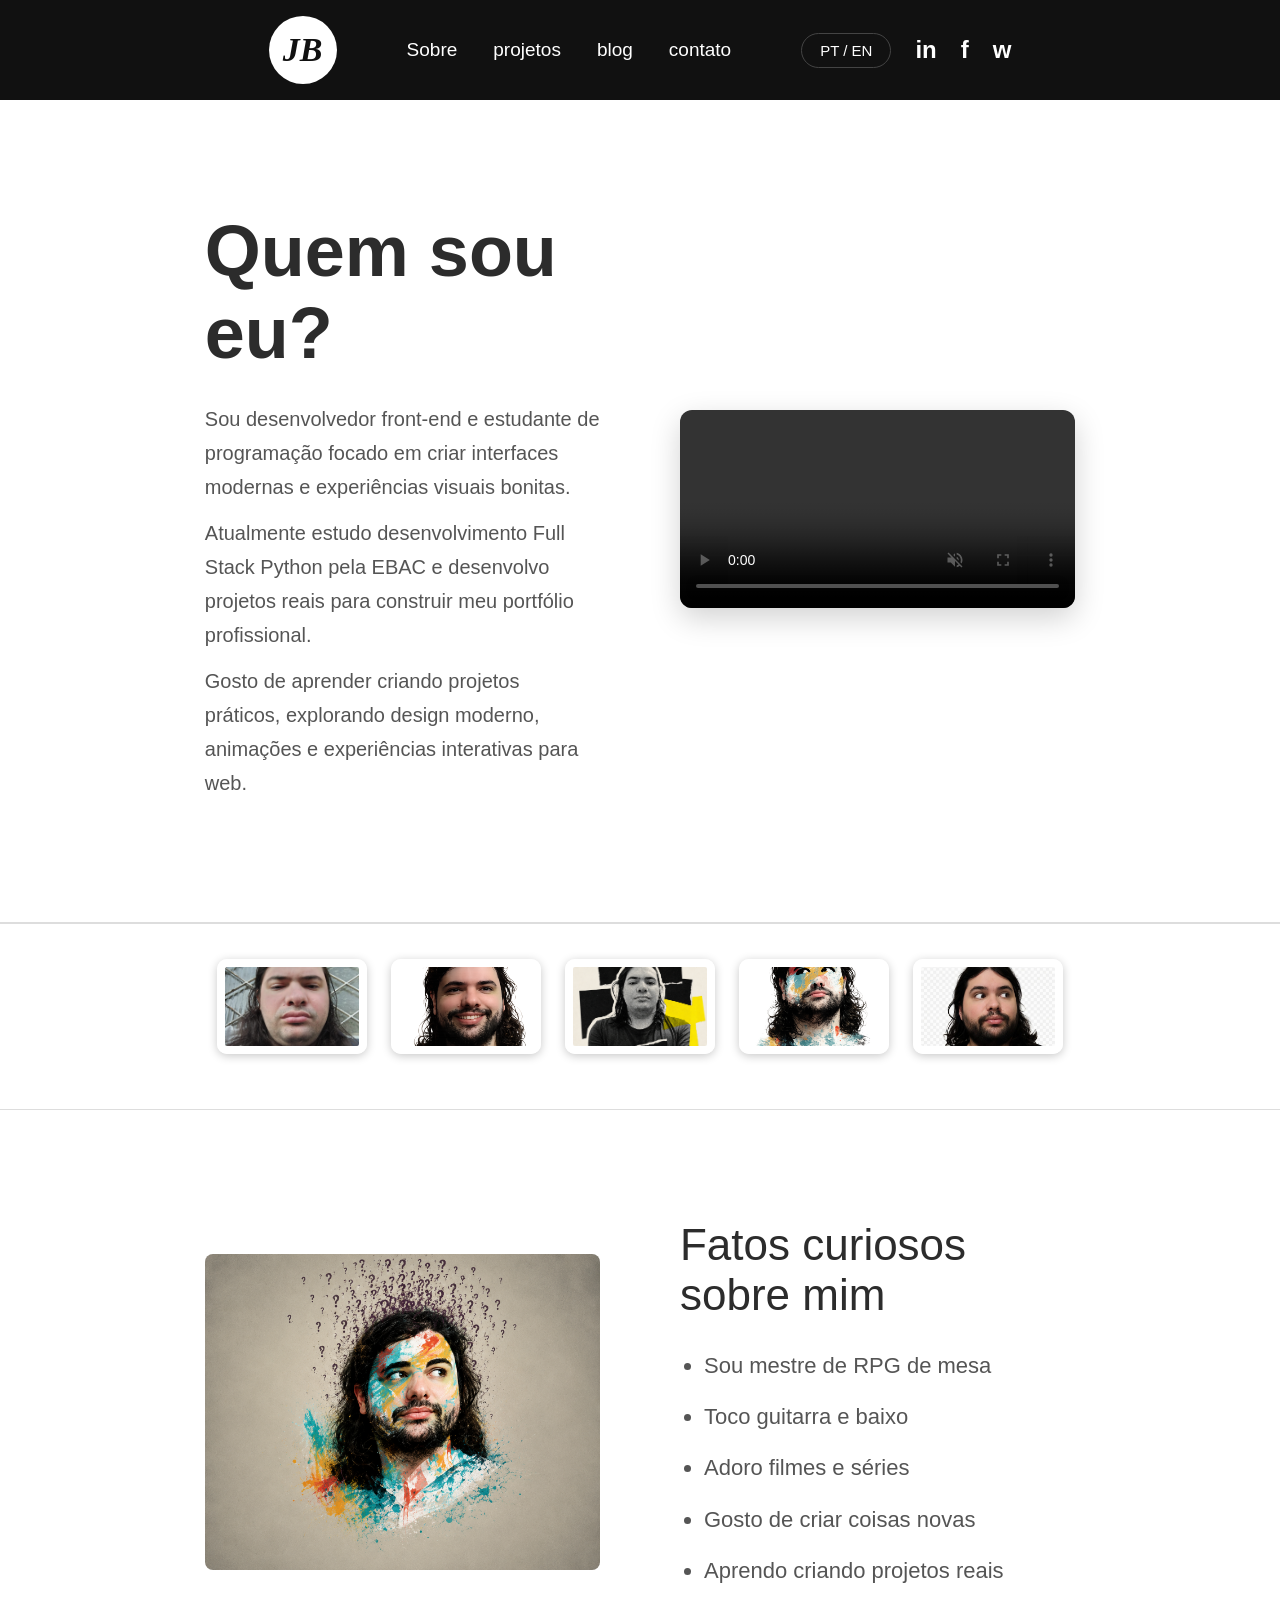
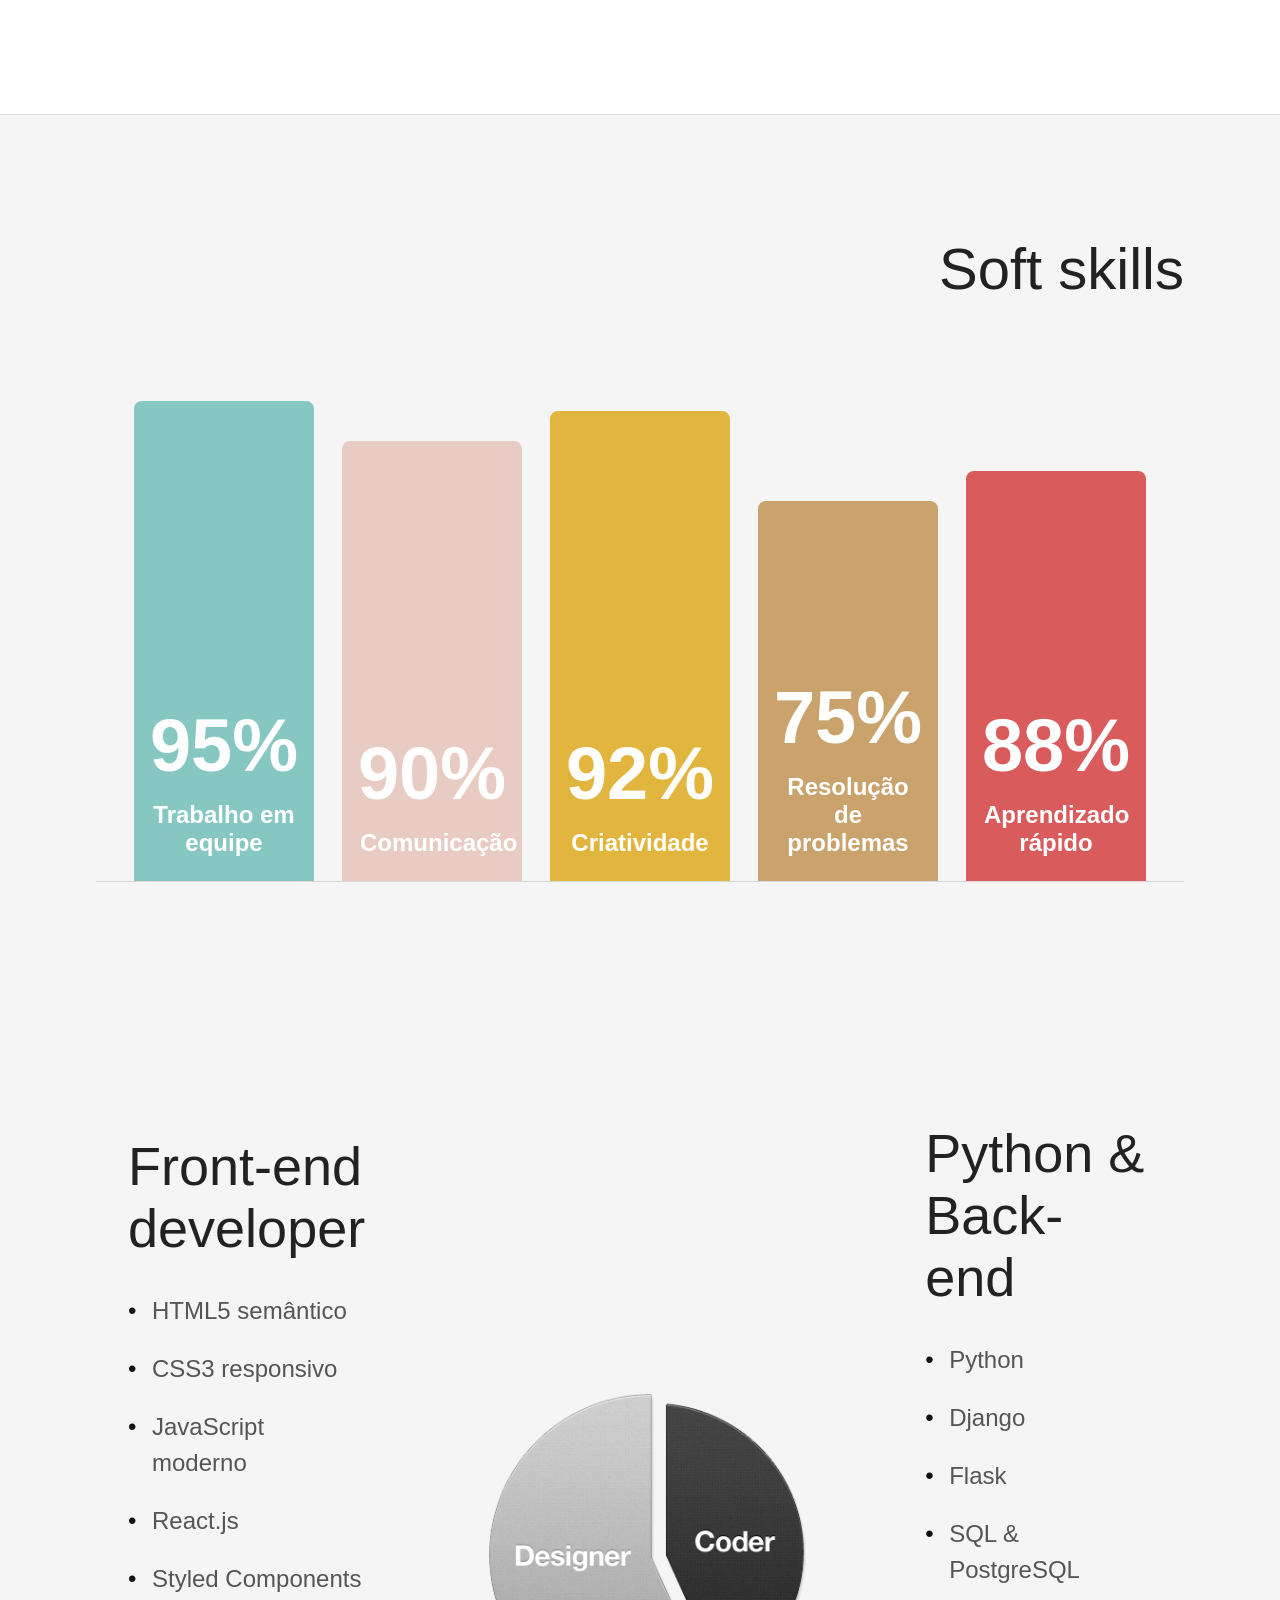
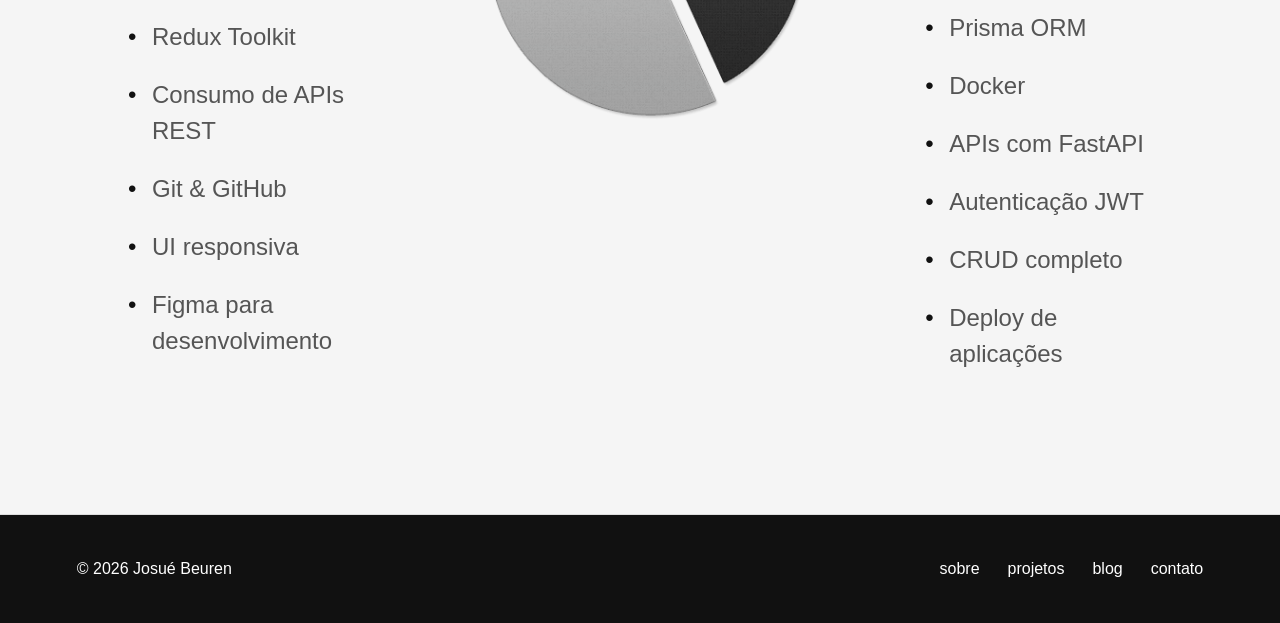
==== about.html @ 5b556bce "first commit" ====
<!doctype html>
<html lang="pt-BR">
<head>
  <meta charset="UTF-8" />
  <meta name="viewport" content="width=device-width, initial-scale=1.0"/>

  <title>Sobre | Josué Beuren</title>

  <link rel="stylesheet" href="styles.css">
</head>

<body>

<header id="header">
  <div class="header-inner">

    <a href="index.html" class="logo">JB</a>

    <nav class="main-nav">
      <a href="about.html">Sobre</a>
      <a href="index.html#projetos">projetos</a>
      <a href="#">blog</a>
      <a href="contact.html">contato</a>
    </nav>

    <div class="header-actions">
      <button class="lang-btn">PT / EN</button>

      <a href="#" class="social-link">in</a>
      <a href="#" class="social-link">f</a>
      <a href="#" class="social-link">w</a>
    </div>

  </div>
</header>

<!-- SOBRE -->

<section class="about-section reveal">

  <div class="about-container">

    <div class="about-text slide-from-left">

      <h2>Quem sou eu?</h2>

      <p class="about-lead">
        Sou desenvolvedor front-end e estudante de programação focado em criar interfaces modernas e experiências visuais bonitas.
      </p>

      <p>
        Atualmente estudo desenvolvimento Full Stack Python pela EBAC e desenvolvo projetos reais para construir meu portfólio profissional.
      </p>

      <p>
        Gosto de aprender criando projetos práticos, explorando design moderno, animações e experiências interativas para web.
      </p>

    </div>

    <div class="about-image slide-from-right">

      <video class="about-video" controls autoplay muted loop>
        <source src="assets/video1.mp4" type="video/mp4">
      </video>

    </div>

  </div>

</section>

<!-- GALERIA -->

<section class="about-gallery">

  <div class="gallery-container">

    <img src="assets/foto5.jpg">
    <img src="assets/foto1.png">
    <img src="assets/foto2.png">
    <img src="assets/foto3.png">
    <img src="assets/foto4.jpg">

  </div>

</section>

<!-- FATOS -->

<section class="facts-section reveal">

  <div class="facts-container">

    <div class="facts-image slide-from-left">

      <img src="assets/curiosidade.png">

    </div>

    <div class="facts-text slide-from-right">

      <h2>Fatos curiosos sobre mim</h2>

      <ul class="facts-list">
        <li>Sou mestre de RPG de mesa</li>
        <li>Toco guitarra e baixo</li>
        <li>Adoro filmes e séries</li>
        <li>Gosto de criar coisas novas</li>
        <li>Aprendo criando projetos reais</li>
      </ul>

    </div>

  </div>

</section>

<!-- SKILLS -->

<section class="skills-section">

  <div class="skills-container">

    <h2>Soft skills</h2>

    <div class="skills-chart">

      <div class="skill skill1">
        <span>95%</span>
        <p>Trabalho em equipe</p>
      </div>

      <div class="skill skill2">
        <span>90%</span>
        <p>Comunicação</p>
      </div>

      <div class="skill skill3">
        <span>92%</span>
        <p>Criatividade</p>
      </div>

      <div class="skill skill4">
        <span>75%</span>
        <p>Resolução de problemas</p>
      </div>

      <div class="skill skill5">
        <span>88%</span>
        <p>Aprendizado rápido</p>
      </div>

    </div>

  </div>

</section>

<section class="parts-section reveal">

  <div class="parts-container">

    <div class="part-left slide-from-left">
      <h2>Front-end developer</h2>

      <ul>
        <li>HTML5 semântico</li>
        <li>CSS3 responsivo</li>
        <li>JavaScript moderno</li>
        <li>React.js</li>
        <li>Styled Components</li>
        <li>Redux Toolkit</li>
        <li>Consumo de APIs REST</li>
        <li>Git & GitHub</li>
        <li>UI responsiva</li>
        <li>Figma para desenvolvimento</li>
      </ul>
    </div>

    <div class="parts-image reveal">
      <img src="assets/foto6.png" alt="Skills">
    </div>

    <div class="part-right slide-from-right">
      <h2>Python & Back-end</h2>

      <ul>
        <li>Python</li>
        <li>Django</li>
        <li>Flask</li>
        <li>SQL & PostgreSQL</li>
        <li>Prisma ORM</li>
        <li>Docker</li>
        <li>APIs com FastAPI</li>
        <li>Autenticação JWT</li>
        <li>CRUD completo</li>
        <li>Deploy de aplicações</li>
      </ul>
    </div>

  </div>

</section>



<!-- FOOTER -->

<footer id="footer">

  <div class="footer-inner">

    <p>© 2026 Josué Beuren</p>

    <div class="footer-nav">
      <a href="about.html">sobre</a>
      <a href="index.html#projetos">projetos</a>
      <a href="#">blog</a>
      <a href="contact.html">contato</a>
    </div>

  </div>

</footer>

<script>

const reveals = document.querySelectorAll('.reveal')

function revealOnScroll() {

  reveals.forEach((section) => {

    const windowHeight = window.innerHeight
    const revealTop = section.getBoundingClientRect().top

    if(revealTop < windowHeight - 100){
      section.classList.add('active')
    }

  })

}

window.addEventListener('scroll', revealOnScroll)

revealOnScroll()

</script>

</body>
</html>
---- styles.css ----
* {
  margin: 0;
  padding: 0;
  box-sizing: border-box;
}

html {
  scroll-behavior: smooth;
}

body {
  font-family: Arial, Helvetica, sans-serif;
  overflow-x: hidden;
  background: #fff;
  color: #111;
}

/* HEADER */

#header {
  width: 100%;
  height: 100px;
  background: #111;
  position: sticky;
  top: 0;
  z-index: 999;
}

.header-inner {
  width: 72%;
  max-width: 1200px;
  height: 100%;
  margin: 0 auto;

  display: flex;
  align-items: center;
  justify-content: center;
  gap: 70px;
}

.logo {
  width: 68px;
  height: 68px;
  border-radius: 50%;
  background: #fff;
  color: #111;

  display: flex;
  align-items: center;
  justify-content: center;

  font-family: Georgia, serif;
  font-size: 34px;
  font-weight: 900;
  font-style: italic;
  text-decoration: none;
  flex-shrink: 0;
}

.main-nav {
  display: flex;
  align-items: center;
  gap: 36px;
}

.main-nav a {
  color: #fff;
  text-decoration: none;
  font-size: 19px;
  font-weight: 400;
  transition: .3s;
}

.main-nav a:hover {
  opacity: .55;
}

.header-actions {
  display: flex;
  align-items: center;
  gap: 24px;
}

.lang-btn {
  background: transparent;
  border: 1px solid #444;
  color: #fff;
  border-radius: 40px;
  padding: 8px 18px;
  font-size: 15px;
  cursor: pointer;
}

.social-link {
  color: #fff;
  text-decoration: none;
  font-size: 24px;
  font-weight: 800;
  transition: .3s;
}

.social-link:hover {
  opacity: .55;
}

/* HERO */

.hero-section {
  width: 100%;
  height: 650px;
  background: #fff;
  overflow: hidden;
}

.face {
  width: 100%;
  height: 650px;

  display: flex;
  position: relative;
}

.panel {
  width: 50%;
  height: 100%;
  position: relative;
  text-decoration: none;
  background: #fff;
}

.description {
  position: absolute;
  top: 44%;
  transform: translateY(-50%);
  z-index: 30;
}

.designer .description {
  left: 19%;
}

.coder .description {
  right: 18%;
}

.description h1 {
  font-size: 70px;
  font-weight: 900;
  color: #303030;
  margin-bottom: 18px;
}

.description p {
  font-size: 20px;
  line-height: 1.5;
  color: #777;
  max-width: 360px;
}

/* IMAGENS HERO */

.portrait-wrap {
  position: absolute;
  left: 50%;
  bottom: 0;
  transform: translateX(-50%);

  width: 540px;
  height: 610px;

  z-index: 20;
  pointer-events: none;

  overflow: hidden;
}

.portrait {
  position: absolute;
  left: 0;
  bottom: 0;

  width: 100%;
  height: 100%;

  object-fit: cover;
  object-position: center top;

  transition: clip-path .45s ease;
}

/* METADE ESQUERDA */

.portrait-effect {
  clip-path: inset(0 50% 0 0);
}

/* METADE DIREITA */

.portrait-code {
  clip-path: inset(0 0 0 50%);
}

/* HOVER ESQUERDA */

.face.designer-active .portrait-effect {
  clip-path: inset(0 0 0 0);
}

.face.designer-active .portrait-code {
  clip-path: inset(0 0 0 100%);
}

/* HOVER DIREITA */

.face.coder-active .portrait-effect {
  clip-path: inset(0 100% 0 0);
}

.face.coder-active .portrait-code {
  clip-path: inset(0 0 0 0);
}

/* SOBRE */

.about-section,
.facts-section, 
.story-section {
  background: #fff;
  padding: 110px 0;
  border-bottom: 1px solid #ddd;
}

.about-container,
.facts-container,
.story-container {
  width: 68%;
  max-width: 1200px;
  margin: 0 auto;

  display: grid;
  grid-template-columns: 1fr 1fr;
  align-items: center;
  gap: 80px;
}

.about-text h2,
.facts-text h2,
.story-text h2 {
  font-size: 72px;
  color: #2c2c2c;
  margin-bottom: 28px;
  font-weight: 900;
}

.facts-text h2,
.story-text h2 {
  font-size: 44px;
  font-weight: 400;
}

.about-lead {
  font-size: 25px;
  line-height: 1.5;
  color: #777;
  margin-bottom: 28px;
}

.about-text p,
.facts-text p,
.story-text p {
  font-size: 20px;
  line-height: 1.7;
  color: #555;
  margin-bottom: 12px;
}

.about-image img,
.facts-image img,
.story-image img {
  width: 100%;
  display: block;
  border-radius: 8px;
}

/* GALERIA */

.about-gallery {
  background: #fff;
  padding: 35px 0 55px;

  border-top: 1px solid #ddd;
  border-bottom: 1px solid #ddd;
}

.gallery-container {
  width: 70%;
  max-width: 1200px;

  margin: 0 auto;

  display: flex;
  gap: 24px;
  justify-content: center;
}

.gallery-container img {
  width: 150px;
  height: 95px;

  object-fit: cover;

  border: 8px solid #fff;
  border-radius: 10px;

  box-shadow: 0 2px 10px rgba(0,0,0,.22);

  cursor: pointer;
  transition: .3s;
}

.gallery-container img:hover {
  transform: translateY(-6px) scale(1.05);
}

/* VIDEO */

.about-video {
  width: 100%;
  max-width: 520px;

  border-radius: 12px;
  object-fit: cover;

  box-shadow: 0 10px 30px rgba(0,0,0,.18);
}

/* LISTA */

.facts-list {
  margin-top: 20px;
  padding-left: 24px;
}

.facts-list li {
  margin-bottom: 16px;

  font-size: 22px;
  line-height: 1.6;
  color: #555;
}

/* SKILLS */

.skills-section {
  padding: 120px 0;
  background: #f5f5f5;
}

.skills-container {
  width: 85%;
  max-width: 1400px;
  margin: 0 auto;
}

.skills-container h2 {
  text-align: right;
  font-size: 58px;
  margin-bottom: 60px;
  font-weight: 300;
  color: #222;
}

.skills-chart {
  height: 520px;

  display: flex;
  align-items: flex-end;
  justify-content: center;
  gap: 28px;

  border-bottom: 1px solid #d7d7d7;
}

.skill {
  width: 180px;
  border-radius: 8px 8px 0 0;

  display: flex;
  flex-direction: column;
  align-items: center;
  justify-content: flex-end;

  padding-bottom: 24px;

  color: #fff;
  transition: .35s;
}

.skill:hover {
  transform: translateY(-12px);
}

.skill span {
  font-size: 74px;
  font-weight: 700;
  line-height: 1;
  margin-bottom: 18px;
}

.skill p {
  font-size: 24px;
  font-weight: 600;
  text-align: center;
  width: 80%;
}

.skill1 {
  height: 480px;
  background: #86c8c1;
}

.skill2 {
  height: 440px;
  background: #e8cbc3;
}

.skill3 {
  height: 470px;
  background: #e2b63e;
}

.skill4 {
  height: 380px;
  background: #c9a36b;
}

.skill5 {
  height: 410px;
  background: #d95b5b;
}

/* ABOUT SKILLS */

.about-skills {
  width: 100%;
  max-width: 1400px;

  margin: 140px auto;

  display: flex;
  align-items: center;
  justify-content: space-between;
  gap: 120px;

  padding: 0 60px;
}

.about-skills-text {
  width: 50%;
}

.about-skills-text h2 {
  font-size: 72px;
  color: #222;
  margin-bottom: 34px;
  font-weight: 300;
}

.about-skills-text p {
  font-size: 22px;
  line-height: 1.9;
  color: #4f4f4f;
  margin-bottom: 36px;
}

.about-skills-text a {
  font-size: 22px;
  color: #111;
  text-decoration: none;

  border-bottom: 2px solid #111;
  padding-bottom: 6px;

  transition: .3s;
}

.about-skills-text a:hover {
  opacity: .6;
}

.about-skills-image {
  width: 50%;

  display: flex;
  justify-content: flex-end;
}

.about-skills-image img {
  width: 100%;
  max-width: 620px;

  object-fit: contain;
}

/* ANIMAÇÕES */

.reveal {
  opacity: 0;
  transition: 1s;
}

.reveal.active {
  opacity: 1;
}

.slide-from-left {
  opacity: 0;
  transform: translateX(-120px);
  transition: 1s ease;
}

.slide-from-right {
  opacity: 0;
  transform: translateX(120px);
  transition: 1s ease;
}

.reveal.active .slide-from-left,
.reveal.active .slide-from-right,
.show {
  opacity: 1;
  transform: translateX(0);
}

/* FOOTER */

#footer {
  background: #111;
  color: #fff;
  padding: 45px 0;
}

.footer-inner {
  width: 88%;
  margin: 0 auto;

  display: flex;
  justify-content: space-between;
}

.footer-nav {
  display: flex;
  gap: 28px;
}

.footer-nav a {
  color: #fff;
  text-decoration: none;
}

/* RESPONSIVO */

@media(max-width:1200px){

  .skills-chart {
    gap: 18px;
  }

  .skill {
    width: 140px;
  }

  .skill span {
    font-size: 52px;
  }

  .skill p {
    font-size: 18px;
  }
}

@media(max-width:900px){

  .header-inner {
    width: 92%;
  }

  .main-nav {
    display: none;
  }

  .hero-section,
  .face {
    height: 760px;
  }

  .description h1 {
    font-size: 48px;
  }

  .description p {
    font-size: 17px;
    max-width: 260px;
  }

  .portrait-wrap {
    width: 330px;
    height: 500px;
  }

  .about-container,
  .facts-container,
  .story-container {
    width: 88%;
    grid-template-columns: 1fr;
    gap: 40px;
  }

  .projects-grid {
    grid-template-columns: 1fr;
  }

  .footer-inner {
    flex-direction: column;
    gap: 25px;
  }

  .skills-chart {
    height: auto;
    flex-wrap: wrap;
    align-items: flex-end;
  }

  .skill {
    width: 45%;
  }

  .about-skills {
    flex-direction: column-reverse;
    gap: 60px;
    padding: 0 30px;
  }

  .about-skills-text,
  .about-skills-image {
    width: 100%;
  }

  .about-skills-text h2 {
    font-size: 48px;
  }

  .about-skills-text p {
    font-size: 18px;
  }
}

.projects-section {
  background: #f7f7f7;
  padding: 90px 0;
}

.projects-container {
  width: 88%;
  margin: 0 auto;
}

.projects-title {
  text-align: center;
  font-size: 44px;
  margin-bottom: 50px;
}

.projects-grid {
  display: grid;
  grid-template-columns: repeat(4, 1fr);
  gap: 28px;
}

.work-card {
  background: #fff;
  border-radius: 12px;
  overflow: hidden;
  box-shadow: 0 8px 24px rgba(0,0,0,.08);
}

.work-card img {
  width: 100%;
  height: 220px;
  object-fit: cover;
}

.work-info {
  padding: 22px;
}

.work-info h3 {
  font-size: 22px;
  margin-bottom: 10px;
}

.work-info p {
  color: #666;
  line-height: 1.5;
}

/* PARTS SECTION */

.parts-section{
  padding:120px 0;
  background:#f5f5f5;
  border-bottom:1px solid #ddd;
}

.parts-container{
  width:80%;
  max-width:1400px;
  margin:0 auto;

  display:grid;
  grid-template-columns:1fr 420px 1fr;
  gap:70px;

  align-items:center;
}

.part-left h2,
.part-right h2{
  font-size:54px;
  font-weight:300;
  color:#222;

  margin-bottom:34px;
}

.part-left ul,
.part-right ul{
  list-style:none;
}

.part-left li,
.part-right li{
  font-size:24px;
  color:#555;

  margin-bottom:22px;
  line-height:1.5;

  position:relative;
  padding-left:24px;
}

.part-left li::before,
.part-right li::before{
  content:'•';

  position:absolute;
  left:0;
  top:0;

  color:#111;
  font-size:24px;
}

.parts-image{
  display:flex;
  justify-content:center;
}

.parts-image img{
  width:100%;
  max-width:380px;
}

/* RESPONSIVO */

@media(max-width:1000px){

  .parts-container{
    grid-template-columns:1fr;
    text-align:center;
  }

  .part-left li,
  .part-right li{
    padding-left:0;
  }

  .part-left li::before,
  .part-right li::before{
    display:none;
  }

  .parts-image{
    order:-1;
  }
}
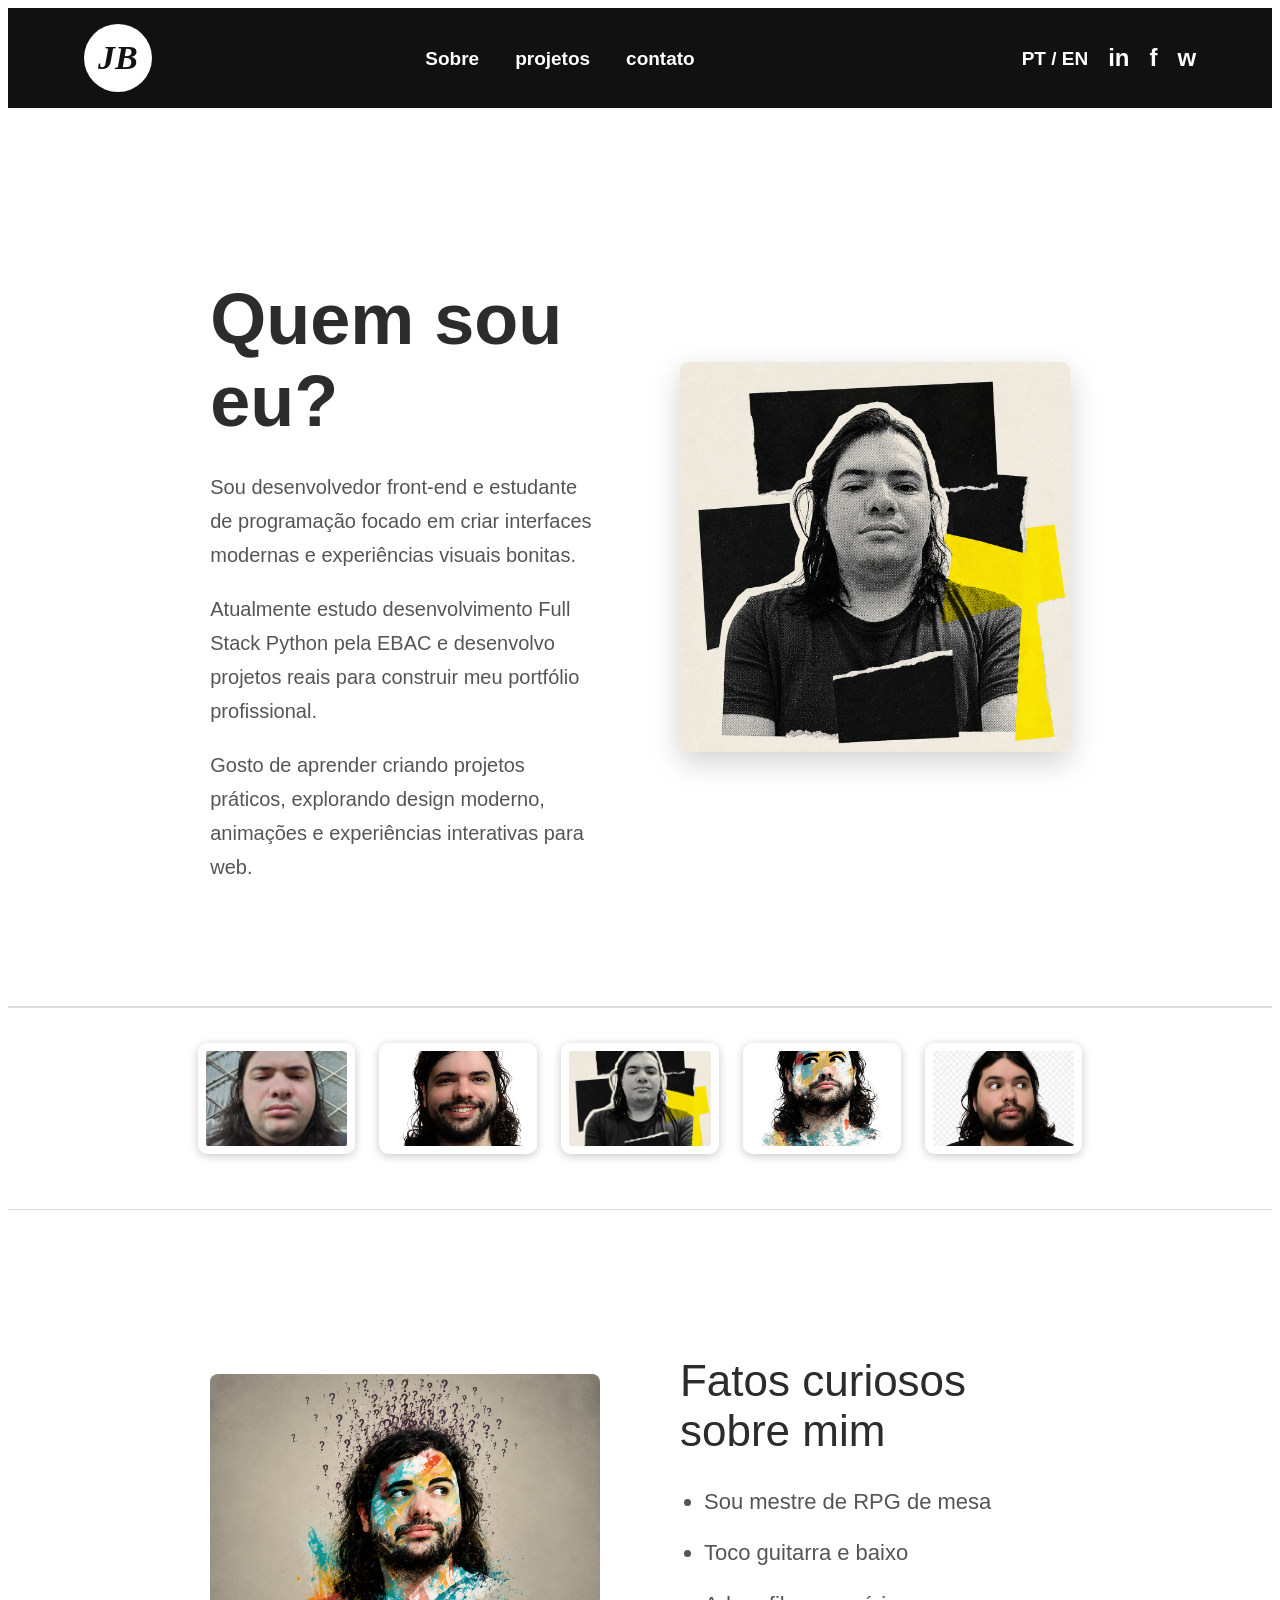
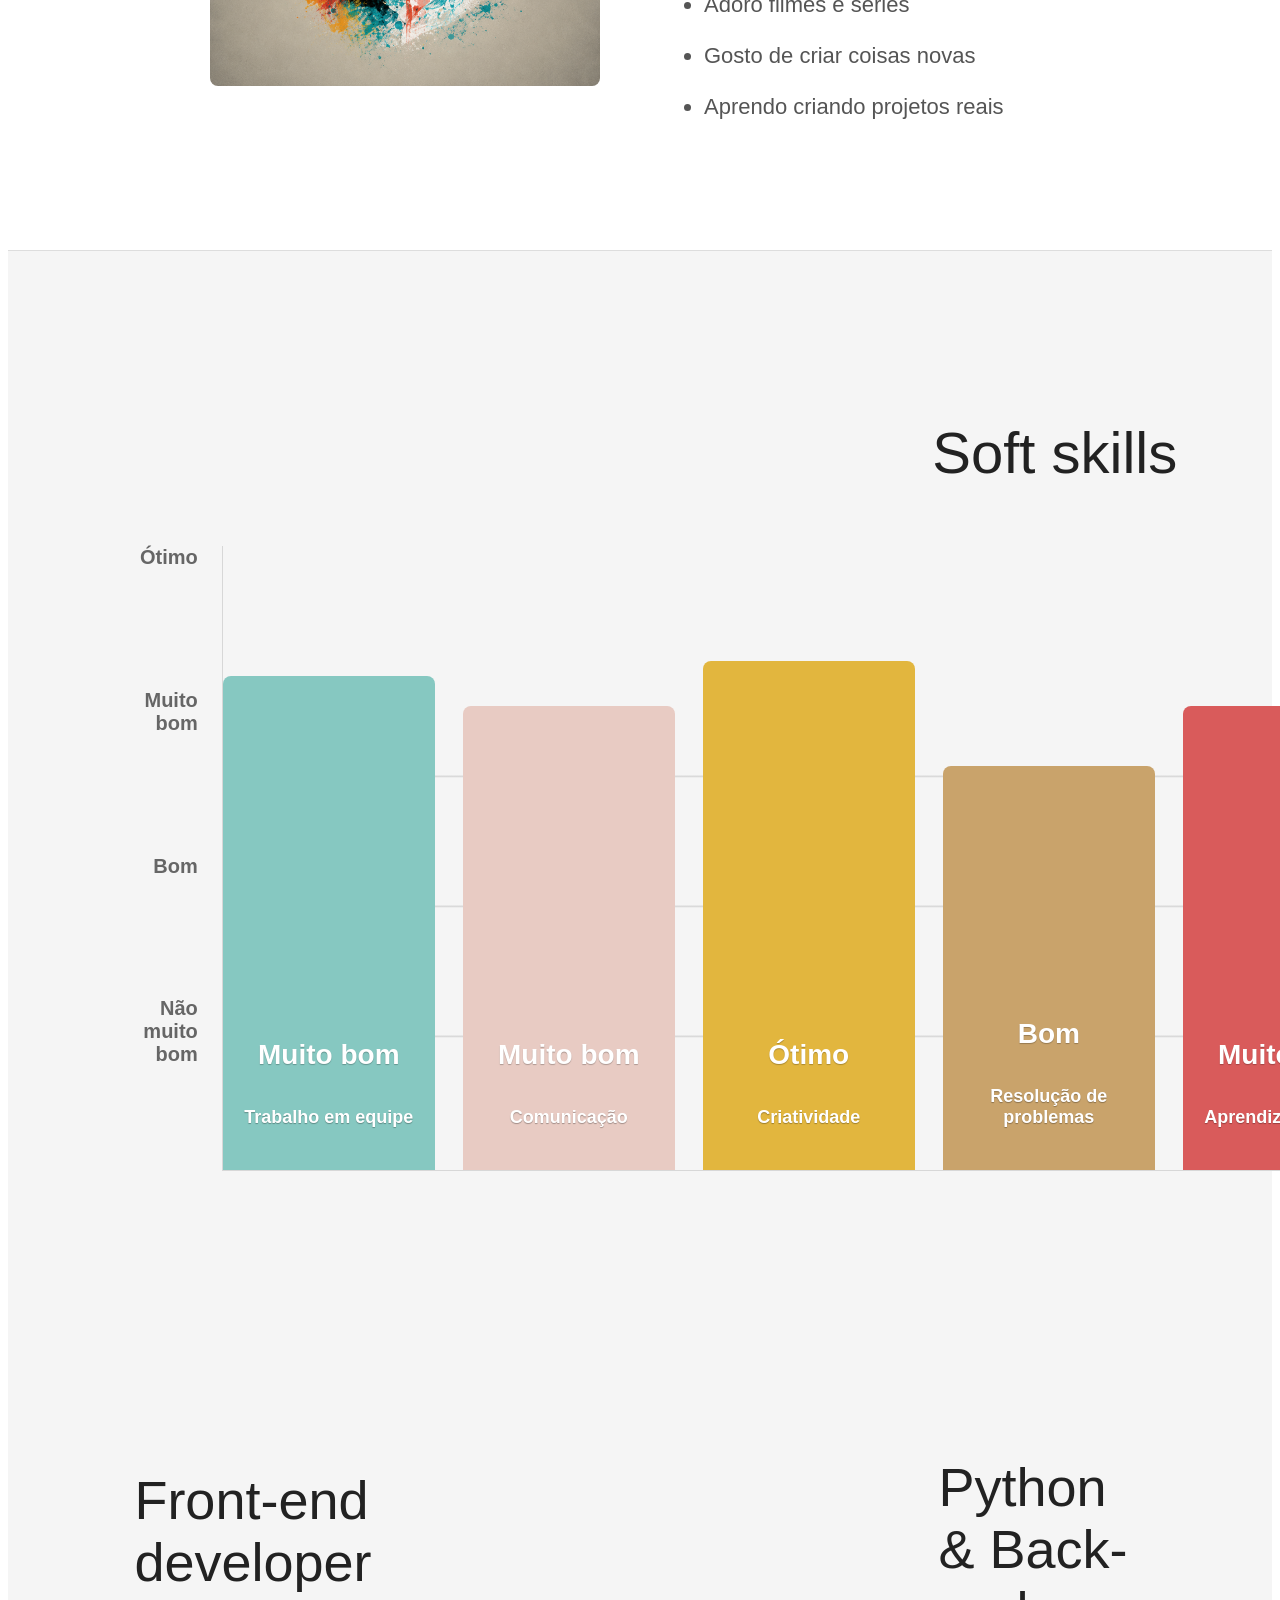
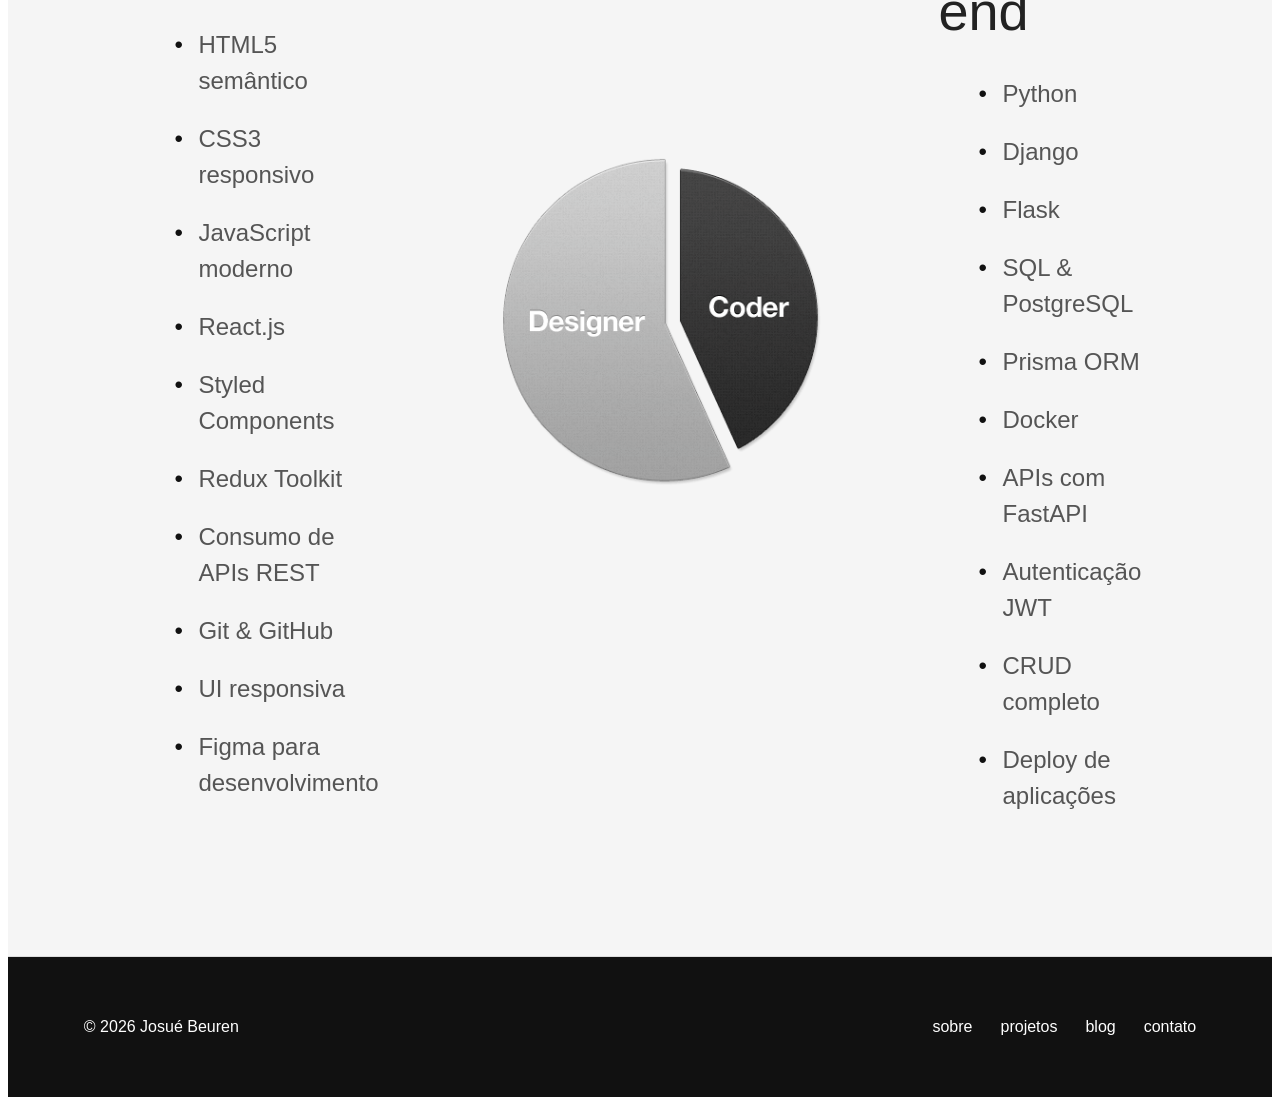
==== commit 377844c4: "salvando" ====
--- a/about.html
+++ b/about.html
@@ -7,6 +7,8 @@
   <title>Sobre | Josué Beuren</title>
 
   <link rel="stylesheet" href="styles.css">
+  <script src="script.js" defer></script>
+
 </head>
 
 <body>
@@ -17,10 +19,9 @@
     <a href="index.html" class="logo">JB</a>
 
     <nav class="main-nav">
-      <a href="about.html">Sobre</a>
-      <a href="index.html#projetos">projetos</a>
-      <a href="#">blog</a>
-      <a href="contact.html">contato</a>
+      <a href="about.html" data-i18n="navAbout">Sobre</a>
+      <a href="index.html#projetos" data-i18n="navProjects">projetos</a>
+      <a href="contact.html" data-i18n="navContact">contato</a>
     </nav>
 
     <div class="header-actions">
@@ -42,17 +43,17 @@
 
     <div class="about-text slide-from-left">
 
-      <h2>Quem sou eu?</h2>
-
-      <p class="about-lead">
+      <h2 data-i18n="aboutTitle">Quem sou eu?</h2>
+
+      <p class="about-lead" data-i18n="aboutLead">
         Sou desenvolvedor front-end e estudante de programação focado em criar interfaces modernas e experiências visuais bonitas.
       </p>
 
-      <p>
+      <p data-i18n="aboutText1">
         Atualmente estudo desenvolvimento Full Stack Python pela EBAC e desenvolvo projetos reais para construir meu portfólio profissional.
       </p>
 
-      <p>
+      <p data-i18n="aboutText2">
         Gosto de aprender criando projetos práticos, explorando design moderno, animações e experiências interativas para web.
       </p>
 
@@ -60,9 +61,7 @@
 
     <div class="about-image slide-from-right">
 
-      <video class="about-video" controls autoplay muted loop>
-        <source src="assets/video1.mp4" type="video/mp4">
-      </video>
+      <img class="about-video" src="assets/foto2.png" alt="Sobre mim">
 
     </div>
 
@@ -100,14 +99,14 @@
 
     <div class="facts-text slide-from-right">
 
-      <h2>Fatos curiosos sobre mim</h2>
+      <h2 data-i18n="factsTitle">Fatos curiosos sobre mim</h2>
 
       <ul class="facts-list">
-        <li>Sou mestre de RPG de mesa</li>
-        <li>Toco guitarra e baixo</li>
-        <li>Adoro filmes e séries</li>
-        <li>Gosto de criar coisas novas</li>
-        <li>Aprendo criando projetos reais</li>
+        <li data-i18n="fact1">Sou mestre de RPG de mesa</li>
+        <li data-i18n="fact2">Toco guitarra e baixo</li>
+        <li data-i18n="fact3">Adoro filmes e séries</li>
+        <li data-i18n="fact4">Gosto de criar coisas novas</li>
+        <li data-i18n="fact5">Aprendo criando projetos reais</li>
       </ul>
 
     </div>
@@ -122,35 +121,46 @@
 
   <div class="skills-container">
 
-    <h2>Soft skills</h2>
+    <h2 data-i18n="skillsTitle">Soft skills</h2>
 
     <div class="skills-chart">
 
-      <div class="skill skill1">
-        <span>95%</span>
-        <p>Trabalho em equipe</p>
+      <div class="skill-levels">
+        <span data-i18n="level1">Ótimo</span>
+        <span data-i18n="level2">Muito bom</span>
+        <span data-i18n="level3">Bom</span>
+        <span data-i18n="level4">Não muito bom</span>
       </div>
 
-      <div class="skill skill2">
-        <span>90%</span>
-        <p>Comunicação</p>
+      <div class="skills-bars">
+
+        <div class="skill skill1">
+          <strong data-i18n="level2">Muito bom</strong>
+          <p data-i18n="skill1">Trabalho em equipe</p>
+        </div>
+
+        <div class="skill skill2">
+          <strong data-i18n="level2">Muito bom</strong>
+          <p data-i18n="skill2">Comunicação</p>
+        </div>
+
+        <div class="skill skill3">
+          <strong data-i18n="level1">Ótimo</strong>
+          <p data-i18n="skill3">Criatividade</p>
+        </div>
+
+        <div class="skill skill4">
+          <strong data-i18n="level3">Bom</strong>
+          <p data-i18n="skill4">Resolução de problemas</p>
+        </div>
+
+        <div class="skill skill5">
+          <strong data-i18n="level2">Muito bom</strong>
+          <p data-i18n="skill5">Aprendizado rápido</p>
+        </div>
+
       </div>
 
-      <div class="skill skill3">
-        <span>92%</span>
-        <p>Criatividade</p>
-      </div>
-
-      <div class="skill skill4">
-        <span>75%</span>
-        <p>Resolução de problemas</p>
-      </div>
-
-      <div class="skill skill5">
-        <span>88%</span>
-        <p>Aprendizado rápido</p>
-      </div>
-
     </div>
 
   </div>
@@ -162,19 +172,19 @@
   <div class="parts-container">
 
     <div class="part-left slide-from-left">
-      <h2>Front-end developer</h2>
+      <h2 data-i18n="frontendTitle">Front-end developer</h2>
 
       <ul>
-        <li>HTML5 semântico</li>
-        <li>CSS3 responsivo</li>
-        <li>JavaScript moderno</li>
+        <li data-i18n="front1">HTML5 semântico</li>
+        <li data-i18n="front2">CSS3 responsivo</li>
+        <li data-i18n="front3">JavaScript moderno</li>
         <li>React.js</li>
         <li>Styled Components</li>
         <li>Redux Toolkit</li>
-        <li>Consumo de APIs REST</li>
+        <li data-i18n="front4">Consumo de APIs REST</li>
         <li>Git & GitHub</li>
-        <li>UI responsiva</li>
-        <li>Figma para desenvolvimento</li>
+        <li data-i18n="front5">UI responsiva</li>
+        <li data-i18n="front6">Figma para desenvolvimento</li>
       </ul>
     </div>
 
@@ -183,7 +193,7 @@
     </div>
 
     <div class="part-right slide-from-right">
-      <h2>Python & Back-end</h2>
+      <h2 data-i18n="backendTitle">Python & Back-end</h2>
 
       <ul>
         <li>Python</li>
@@ -192,10 +202,10 @@
         <li>SQL & PostgreSQL</li>
         <li>Prisma ORM</li>
         <li>Docker</li>
-        <li>APIs com FastAPI</li>
-        <li>Autenticação JWT</li>
-        <li>CRUD completo</li>
-        <li>Deploy de aplicações</li>
+        <li data-i18n="back1">APIs com FastAPI</li>
+        <li data-i18n="back2">Autenticação JWT</li>
+        <li data-i18n="back3">CRUD completo</li>
+        <li data-i18n="back4">Deploy de aplicações</li>
       </ul>
     </div>
 
@@ -203,8 +213,6 @@
 
 </section>
 
-
-
 <!-- FOOTER -->
 
 <footer id="footer">
@@ -214,10 +222,10 @@
     <p>© 2026 Josué Beuren</p>
 
     <div class="footer-nav">
-      <a href="about.html">sobre</a>
-      <a href="index.html#projetos">projetos</a>
-      <a href="#">blog</a>
-      <a href="contact.html">contato</a>
+      <a href="about.html" data-i18n="navAbout">sobre</a>
+      <a href="index.html#projetos" data-i18n="navProjects">projetos</a>
+      <a href="#" data-i18n="navBlog">blog</a>
+      <a href="contact.html" data-i18n="navContact">contato</a>
     </div>
 
   </div>
--- a/styles.css
+++ b/styles.css
@@ -1,707 +1,491 @@
-* {
-  margin: 0;
-  padding: 0;
-  box-sizing: border-box;
-}
-
-html {
-  scroll-behavior: smooth;
-}
-
-body {
-  font-family: Arial, Helvetica, sans-serif;
-  overflow-x: hidden;
-  background: #fff;
-  color: #111;
+Substitui o `styles.css` inteiro por este. Ele mantém o **about**, corrige o **header** e alinha `PT / EN` com `in f w`.
+
+```css
+*{
+  margin:0;
+  padding:0;
+  box-sizing:border-box;
+}
+
+html{
+  scroll-behavior:smooth;
+}
+
+body{
+  font-family:Arial, Helvetica, sans-serif;
+  overflow-x:hidden;
+  background:#fff;
+  color:#111;
 }
 
 /* HEADER */
 
-#header {
-  width: 100%;
-  height: 100px;
-  background: #111;
-  position: sticky;
-  top: 0;
-  z-index: 999;
-}
-
-.header-inner {
-  width: 72%;
-  max-width: 1200px;
-  height: 100%;
-  margin: 0 auto;
-
-  display: flex;
-  align-items: center;
-  justify-content: center;
-  gap: 70px;
-}
-
-.logo {
-  width: 68px;
-  height: 68px;
-  border-radius: 50%;
-  background: #fff;
-  color: #111;
-
-  display: flex;
-  align-items: center;
-  justify-content: center;
-
-  font-family: Georgia, serif;
-  font-size: 34px;
-  font-weight: 900;
-  font-style: italic;
-  text-decoration: none;
-  flex-shrink: 0;
-}
-
-.main-nav {
-  display: flex;
-  align-items: center;
-  gap: 36px;
-}
-
-.main-nav a {
-  color: #fff;
-  text-decoration: none;
-  font-size: 19px;
-  font-weight: 400;
-  transition: .3s;
-}
-
-.main-nav a:hover {
-  opacity: .55;
-}
-
-.header-actions {
-  display: flex;
-  align-items: center;
-  gap: 24px;
-}
-
-.lang-btn {
-  background: transparent;
-  border: 1px solid #444;
-  color: #fff;
-  border-radius: 40px;
-  padding: 8px 18px;
-  font-size: 15px;
-  cursor: pointer;
-}
-
-.social-link {
-  color: #fff;
-  text-decoration: none;
-  font-size: 24px;
-  font-weight: 800;
-  transition: .3s;
-}
-
-.social-link:hover {
-  opacity: .55;
+#header{
+  width:100%;
+  height:100px;
+  background:#111;
+  position:sticky;
+  top:0;
+  z-index:999;
+}
+
+.header-inner{
+  width:88%;
+  max-width:1200px;
+  height:100%;
+  margin:0 auto;
+
+  display:grid;
+  grid-template-columns:80px 1fr 240px;
+  align-items:center;
+}
+
+.logo{
+  width:68px;
+  height:68px;
+  border-radius:50%;
+  background:#fff;
+  color:#111;
+
+  display:flex;
+  align-items:center;
+  justify-content:center;
+
+  font-family:Georgia, serif;
+  font-size:34px;
+  font-weight:900;
+  font-style:italic;
+  text-decoration:none;
+}
+
+.main-nav{
+  display:flex;
+  align-items:center;
+  justify-content:center;
+  gap:36px;
+}
+
+.main-nav a{
+  color:#fff;
+  text-decoration:none;
+  font-size:19px;
+  font-weight:700;
+  line-height:1;
+  transition:.3s;
+}
+
+.main-nav a:hover{
+  opacity:.55;
+}
+
+.header-actions{
+  display:flex;
+  align-items:center;
+  justify-content:flex-end;
+  gap:20px;
+  height:32px;
+}
+
+.lang-btn{
+  background:none;
+  border:none;
+  color:#fff;
+
+  font-family:Arial, Helvetica, sans-serif;
+  font-size:19px;
+  font-weight:800;
+  line-height:1;
+
+  height:32px;
+
+  display:flex;
+  align-items:center;
+  justify-content:center;
+
+  cursor:pointer;
+  padding:0;
+  white-space:nowrap;
+  transition:.3s;
+}
+
+.social-link{
+  color:#fff;
+  text-decoration:none;
+
+  font-size:24px;
+  font-weight:800;
+  line-height:1;
+
+  height:32px;
+
+  display:flex;
+  align-items:center;
+  justify-content:center;
+
+  transition:.3s;
+}
+
+.lang-btn:hover,
+.social-link:hover{
+  opacity:.55;
 }
 
 /* HERO */
 
-.hero-section {
-  width: 100%;
-  height: 650px;
-  background: #fff;
-  overflow: hidden;
-}
-
-.face {
-  width: 100%;
-  height: 650px;
-
-  display: flex;
-  position: relative;
-}
-
-.panel {
-  width: 50%;
-  height: 100%;
-  position: relative;
-  text-decoration: none;
-  background: #fff;
-}
-
-.description {
-  position: absolute;
-  top: 44%;
-  transform: translateY(-50%);
-  z-index: 30;
-}
-
-.designer .description {
-  left: 19%;
-}
-
-.coder .description {
-  right: 18%;
-}
-
-.description h1 {
-  font-size: 70px;
-  font-weight: 900;
-  color: #303030;
-  margin-bottom: 18px;
-}
-
-.description p {
-  font-size: 20px;
-  line-height: 1.5;
-  color: #777;
-  max-width: 360px;
-}
-
-/* IMAGENS HERO */
-
-.portrait-wrap {
-  position: absolute;
-  left: 50%;
-  bottom: 0;
-  transform: translateX(-50%);
-
-  width: 540px;
-  height: 610px;
-
-  z-index: 20;
-  pointer-events: none;
-
-  overflow: hidden;
-}
-
-.portrait {
-  position: absolute;
-  left: 0;
-  bottom: 0;
-
-  width: 100%;
-  height: 100%;
-
-  object-fit: cover;
-  object-position: center top;
-
-  transition: clip-path .45s ease;
-}
-
-/* METADE ESQUERDA */
-
-.portrait-effect {
-  clip-path: inset(0 50% 0 0);
-}
-
-/* METADE DIREITA */
-
-.portrait-code {
-  clip-path: inset(0 0 0 50%);
-}
-
-/* HOVER ESQUERDA */
-
-.face.designer-active .portrait-effect {
-  clip-path: inset(0 0 0 0);
-}
-
-.face.designer-active .portrait-code {
-  clip-path: inset(0 0 0 100%);
-}
-
-/* HOVER DIREITA */
-
-.face.coder-active .portrait-effect {
-  clip-path: inset(0 100% 0 0);
-}
-
-.face.coder-active .portrait-code {
-  clip-path: inset(0 0 0 0);
-}
-
-/* SOBRE */
+.hero-section{
+  width:100%;
+  height:650px;
+  background:#fff;
+  overflow:hidden;
+  position:relative;
+}
+
+.hero-section::before{
+  content:'';
+  position:absolute;
+  left:50%;
+  bottom:80px;
+  transform:translateX(-50%);
+  width:420px;
+  height:420px;
+  background:radial-gradient(circle, rgba(0,0,0,.12), transparent 65%);
+  filter:blur(12px);
+  z-index:5;
+}
+
+.face{
+  width:100%;
+  height:650px;
+  display:flex;
+  position:relative;
+}
+
+.panel{
+  width:50%;
+  height:100%;
+  position:relative;
+  text-decoration:none;
+  background:#fff;
+}
+
+.description{
+  position:absolute;
+  top:46%;
+  transform:translateY(-50%);
+  z-index:30;
+  animation:fadeSide .8s ease both;
+}
+
+.designer .description{
+  left:20%;
+  animation-name:fadeLeft;
+}
+
+.coder .description{
+  right:16%;
+  animation-name:fadeRight;
+}
+
+.description h1{
+  font-size:86px;
+  font-weight:900;
+  color:#2d2d2d;
+  margin-bottom:24px;
+}
+
+.description p{
+  font-size:22px;
+  line-height:1.6;
+  color:#6b6b6b;
+  max-width:390px;
+}
+
+.portrait-wrap{
+  position:absolute;
+  left:50%;
+  bottom:-5px;
+  transform:translateX(-50%);
+  width:560px;
+  height:720px;
+  z-index:20;
+  pointer-events:none;
+  overflow:visible;
+  filter:drop-shadow(0 20px 35px rgba(0,0,0,.18));
+  animation:portraitUp .9s ease both;
+}
+
+.portrait{
+  position:absolute;
+  left:0;
+  bottom:0;
+  width:100%;
+  height:100%;
+  object-fit:contain;
+  object-position:center bottom;
+  transition:clip-path .45s ease;
+}
+
+.portrait-effect{
+  clip-path:inset(0 50% 0 0);
+}
+
+.portrait-code{
+  clip-path:inset(0 0 0 50%);
+}
+
+.face.designer-active .portrait-effect{
+  clip-path:inset(0 0 0 0);
+}
+
+.face.designer-active .portrait-code{
+  clip-path:inset(0 0 0 100%);
+}
+
+.face.coder-active .portrait-effect{
+  clip-path:inset(0 100% 0 0);
+}
+
+.face.coder-active .portrait-code{
+  clip-path:inset(0 0 0 0);
+}
+
+/* ABOUT */
 
 .about-section,
-.facts-section, 
-.story-section {
-  background: #fff;
-  padding: 110px 0;
-  border-bottom: 1px solid #ddd;
+.facts-section,
+.story-section{
+  background:#fff;
+  padding:110px 0;
+  border-bottom:1px solid #ddd;
 }
 
 .about-container,
 .facts-container,
-.story-container {
-  width: 68%;
-  max-width: 1200px;
-  margin: 0 auto;
-
-  display: grid;
-  grid-template-columns: 1fr 1fr;
-  align-items: center;
-  gap: 80px;
+.story-container{
+  width:68%;
+  max-width:1200px;
+  margin:0 auto;
+
+  display:grid;
+  grid-template-columns:1fr 1fr;
+  align-items:center;
+  gap:80px;
 }
 
 .about-text h2,
 .facts-text h2,
-.story-text h2 {
-  font-size: 72px;
-  color: #2c2c2c;
-  margin-bottom: 28px;
-  font-weight: 900;
+.story-text h2{
+  font-size:72px;
+  color:#2c2c2c;
+  margin-bottom:28px;
+  font-weight:900;
 }
 
 .facts-text h2,
-.story-text h2 {
-  font-size: 44px;
-  font-weight: 400;
-}
-
-.about-lead {
-  font-size: 25px;
-  line-height: 1.5;
-  color: #777;
-  margin-bottom: 28px;
+.story-text h2{
+  font-size:44px;
+  font-weight:400;
+}
+
+.about-lead{
+  font-size:25px;
+  line-height:1.5;
+  color:#777;
+  margin-bottom:28px;
 }
 
 .about-text p,
 .facts-text p,
-.story-text p {
-  font-size: 20px;
-  line-height: 1.7;
-  color: #555;
-  margin-bottom: 12px;
+.story-text p{
+  font-size:20px;
+  line-height:1.7;
+  color:#555;
+  margin-bottom:12px;
 }
 
 .about-image img,
 .facts-image img,
-.story-image img {
-  width: 100%;
-  display: block;
-  border-radius: 8px;
+.story-image img{
+  width:100%;
+  display:block;
+  border-radius:8px;
+}
+
+.about-video{
+  width:100%;
+  max-width:520px;
+  border-radius:12px;
+  object-fit:cover;
+  box-shadow:0 10px 30px rgba(0,0,0,.18);
 }
 
 /* GALERIA */
 
-.about-gallery {
-  background: #fff;
-  padding: 35px 0 55px;
-
-  border-top: 1px solid #ddd;
-  border-bottom: 1px solid #ddd;
-}
-
-.gallery-container {
-  width: 70%;
-  max-width: 1200px;
-
-  margin: 0 auto;
-
-  display: flex;
-  gap: 24px;
-  justify-content: center;
-}
-
-.gallery-container img {
-  width: 150px;
-  height: 95px;
-
-  object-fit: cover;
-
-  border: 8px solid #fff;
-  border-radius: 10px;
-
-  box-shadow: 0 2px 10px rgba(0,0,0,.22);
-
-  cursor: pointer;
-  transition: .3s;
-}
-
-.gallery-container img:hover {
-  transform: translateY(-6px) scale(1.05);
-}
-
-/* VIDEO */
-
-.about-video {
-  width: 100%;
-  max-width: 520px;
-
-  border-radius: 12px;
-  object-fit: cover;
-
-  box-shadow: 0 10px 30px rgba(0,0,0,.18);
-}
-
-/* LISTA */
-
-.facts-list {
-  margin-top: 20px;
-  padding-left: 24px;
-}
-
-.facts-list li {
-  margin-bottom: 16px;
-
-  font-size: 22px;
-  line-height: 1.6;
-  color: #555;
+.about-gallery{
+  background:#fff;
+  padding:35px 0 55px;
+  border-top:1px solid #ddd;
+  border-bottom:1px solid #ddd;
+}
+
+.gallery-container{
+  width:70%;
+  max-width:1200px;
+  margin:0 auto;
+  display:flex;
+  gap:24px;
+  justify-content:center;
+}
+
+.gallery-container img{
+  width:150px;
+  height:95px;
+  object-fit:cover;
+  border:8px solid #fff;
+  border-radius:10px;
+  box-shadow:0 2px 10px rgba(0,0,0,.22);
+  cursor:pointer;
+  transition:.3s;
+}
+
+.gallery-container img:hover{
+  transform:translateY(-6px) scale(1.05);
+}
+
+/* FACTS */
+
+.facts-list{
+  margin-top:20px;
+  padding-left:24px;
+}
+
+.facts-list li{
+  margin-bottom:16px;
+  font-size:22px;
+  line-height:1.6;
+  color:#555;
 }
 
 /* SKILLS */
 
-.skills-section {
-  padding: 120px 0;
-  background: #f5f5f5;
-}
-
-.skills-container {
-  width: 85%;
-  max-width: 1400px;
-  margin: 0 auto;
-}
-
-.skills-container h2 {
-  text-align: right;
-  font-size: 58px;
-  margin-bottom: 60px;
-  font-weight: 300;
-  color: #222;
-}
-
-.skills-chart {
-  height: 520px;
-
-  display: flex;
-  align-items: flex-end;
-  justify-content: center;
-  gap: 28px;
-
-  border-bottom: 1px solid #d7d7d7;
-}
-
-.skill {
-  width: 180px;
-  border-radius: 8px 8px 0 0;
-
-  display: flex;
-  flex-direction: column;
-  align-items: center;
-  justify-content: flex-end;
-
-  padding-bottom: 24px;
-
-  color: #fff;
-  transition: .35s;
-}
-
-.skill:hover {
-  transform: translateY(-12px);
-}
-
-.skill span {
-  font-size: 74px;
-  font-weight: 700;
-  line-height: 1;
-  margin-bottom: 18px;
-}
-
-.skill p {
-  font-size: 24px;
-  font-weight: 600;
-  text-align: center;
-  width: 80%;
-}
-
-.skill1 {
-  height: 480px;
-  background: #86c8c1;
-}
-
-.skill2 {
-  height: 440px;
-  background: #e8cbc3;
-}
-
-.skill3 {
-  height: 470px;
-  background: #e2b63e;
-}
-
-.skill4 {
-  height: 380px;
-  background: #c9a36b;
-}
-
-.skill5 {
-  height: 410px;
-  background: #d95b5b;
-}
-
-/* ABOUT SKILLS */
-
-.about-skills {
-  width: 100%;
-  max-width: 1400px;
-
-  margin: 140px auto;
-
-  display: flex;
-  align-items: center;
-  justify-content: space-between;
-  gap: 120px;
-
-  padding: 0 60px;
-}
-
-.about-skills-text {
-  width: 50%;
-}
-
-.about-skills-text h2 {
-  font-size: 72px;
-  color: #222;
-  margin-bottom: 34px;
-  font-weight: 300;
-}
-
-.about-skills-text p {
-  font-size: 22px;
-  line-height: 1.9;
-  color: #4f4f4f;
-  margin-bottom: 36px;
-}
-
-.about-skills-text a {
-  font-size: 22px;
-  color: #111;
-  text-decoration: none;
-
-  border-bottom: 2px solid #111;
-  padding-bottom: 6px;
-
-  transition: .3s;
-}
-
-.about-skills-text a:hover {
-  opacity: .6;
-}
-
-.about-skills-image {
-  width: 50%;
-
-  display: flex;
-  justify-content: flex-end;
-}
-
-.about-skills-image img {
-  width: 100%;
-  max-width: 620px;
-
-  object-fit: contain;
-}
-
-/* ANIMAÇÕES */
-
-.reveal {
-  opacity: 0;
-  transition: 1s;
-}
-
-.reveal.active {
-  opacity: 1;
-}
-
-.slide-from-left {
-  opacity: 0;
-  transform: translateX(-120px);
-  transition: 1s ease;
-}
-
-.slide-from-right {
-  opacity: 0;
-  transform: translateX(120px);
-  transition: 1s ease;
-}
-
-.reveal.active .slide-from-left,
-.reveal.active .slide-from-right,
-.show {
-  opacity: 1;
-  transform: translateX(0);
-}
-
-/* FOOTER */
-
-#footer {
-  background: #111;
-  color: #fff;
-  padding: 45px 0;
-}
-
-.footer-inner {
-  width: 88%;
-  margin: 0 auto;
-
-  display: flex;
-  justify-content: space-between;
-}
-
-.footer-nav {
-  display: flex;
-  gap: 28px;
-}
-
-.footer-nav a {
-  color: #fff;
-  text-decoration: none;
-}
-
-/* RESPONSIVO */
-
-@media(max-width:1200px){
-
-  .skills-chart {
-    gap: 18px;
-  }
-
-  .skill {
-    width: 140px;
-  }
-
-  .skill span {
-    font-size: 52px;
-  }
-
-  .skill p {
-    font-size: 18px;
-  }
-}
-
-@media(max-width:900px){
-
-  .header-inner {
-    width: 92%;
-  }
-
-  .main-nav {
-    display: none;
-  }
-
-  .hero-section,
-  .face {
-    height: 760px;
-  }
-
-  .description h1 {
-    font-size: 48px;
-  }
-
-  .description p {
-    font-size: 17px;
-    max-width: 260px;
-  }
-
-  .portrait-wrap {
-    width: 330px;
-    height: 500px;
-  }
-
-  .about-container,
-  .facts-container,
-  .story-container {
-    width: 88%;
-    grid-template-columns: 1fr;
-    gap: 40px;
-  }
-
-  .projects-grid {
-    grid-template-columns: 1fr;
-  }
-
-  .footer-inner {
-    flex-direction: column;
-    gap: 25px;
-  }
-
-  .skills-chart {
-    height: auto;
-    flex-wrap: wrap;
-    align-items: flex-end;
-  }
-
-  .skill {
-    width: 45%;
-  }
-
-  .about-skills {
-    flex-direction: column-reverse;
-    gap: 60px;
-    padding: 0 30px;
-  }
-
-  .about-skills-text,
-  .about-skills-image {
-    width: 100%;
-  }
-
-  .about-skills-text h2 {
-    font-size: 48px;
-  }
-
-  .about-skills-text p {
-    font-size: 18px;
-  }
-}
-
-.projects-section {
-  background: #f7f7f7;
-  padding: 90px 0;
-}
-
-.projects-container {
-  width: 88%;
-  margin: 0 auto;
-}
-
-.projects-title {
-  text-align: center;
-  font-size: 44px;
-  margin-bottom: 50px;
-}
-
-.projects-grid {
-  display: grid;
-  grid-template-columns: repeat(4, 1fr);
-  gap: 28px;
-}
-
-.work-card {
-  background: #fff;
-  border-radius: 12px;
-  overflow: hidden;
-  box-shadow: 0 8px 24px rgba(0,0,0,.08);
-}
-
-.work-card img {
-  width: 100%;
-  height: 220px;
-  object-fit: cover;
-}
-
-.work-info {
-  padding: 22px;
-}
-
-.work-info h3 {
-  font-size: 22px;
-  margin-bottom: 10px;
-}
-
-.work-info p {
-  color: #666;
-  line-height: 1.5;
+.skills-section{
+  padding:120px 0;
+  background:#f5f5f5;
+}
+
+.skills-container{
+  width:85%;
+  max-width:1200px;
+  margin:0 auto;
+}
+
+.skills-container h2{
+  text-align:right;
+  font-size:58px;
+  margin-bottom:60px;
+  font-weight:300;
+  color:#222;
+}
+
+.skills-chart{
+  display:grid;
+  grid-template-columns:120px 1fr;
+  align-items:end;
+  min-height:520px;
+}
+
+.skill-levels{
+  height:520px;
+  display:flex;
+  flex-direction:column;
+  justify-content:space-between;
+  padding:0 24px 105px 0;
+  border-right:1px solid #d7d7d7;
+}
+
+.skill-levels span{
+  font-size:20px;
+  font-weight:700;
+  color:#666;
+  text-align:right;
+}
+
+.skills-bars{
+  height:520px;
+  display:flex;
+  align-items:flex-end;
+  justify-content:center;
+  gap:28px;
+  border-bottom:1px solid #d7d7d7;
+  background:
+    linear-gradient(to bottom,
+      transparent 0%,
+      transparent 24%,
+      #d7d7d7 24.3%,
+      transparent 24.6%,
+      transparent 49%,
+      #d7d7d7 49.3%,
+      transparent 49.6%,
+      transparent 74%,
+      #d7d7d7 74.3%,
+      transparent 74.6%
+    );
+}
+
+.skill{
+  width:180px;
+  border-radius:8px 8px 0 0;
+  display:flex;
+  flex-direction:column;
+  align-items:center;
+  justify-content:flex-end;
+  padding:0 16px 24px;
+  color:#fff;
+  transition:.35s;
+}
+
+.skill:hover{
+  transform:translateY(-12px);
+}
+
+.skill strong{
+  font-size:28px;
+  line-height:1.2;
+  text-align:center;
+  margin-bottom:18px;
+  text-shadow:0 1px 1px rgba(0,0,0,.25);
+}
+
+.skill p{
+  font-size:18px;
+  font-weight:600;
+  text-align:center;
+  text-shadow:0 1px 1px rgba(0,0,0,.3);
+}
+
+.skill1{
+  height:470px;
+  background:#86c8c1;
+}
+
+.skill2{
+  height:440px;
+  background:#e8cbc3;
+}
+
+.skill3{
+  height:485px;
+  background:#e2b63e;
+}
+
+.skill4{
+  height:380px;
+  background:#c9a36b;
+}
+
+.skill5{
+  height:440px;
+  background:#d95b5b;
 }
 
 /* PARTS SECTION */
@@ -716,11 +500,9 @@
   width:80%;
   max-width:1400px;
   margin:0 auto;
-
   display:grid;
   grid-template-columns:1fr 420px 1fr;
   gap:70px;
-
   align-items:center;
 }
 
@@ -729,7 +511,6 @@
   font-size:54px;
   font-weight:300;
   color:#222;
-
   margin-bottom:34px;
 }
 
@@ -742,10 +523,8 @@
 .part-right li{
   font-size:24px;
   color:#555;
-
   margin-bottom:22px;
   line-height:1.5;
-
   position:relative;
   padding-left:24px;
 }
@@ -753,11 +532,9 @@
 .part-left li::before,
 .part-right li::before{
   content:'•';
-
   position:absolute;
   left:0;
   top:0;
-
   color:#111;
   font-size:24px;
 }
@@ -772,10 +549,194 @@
   max-width:380px;
 }
 
+/* PROJETOS HOME */
+
+.projects-section{
+  background:#f7f7f7;
+  padding:90px 0;
+}
+
+.projects-container{
+  width:88%;
+  margin:0 auto;
+}
+
+.projects-title{
+  text-align:center;
+  font-size:44px;
+  margin-bottom:50px;
+}
+
+.projects-grid{
+  display:grid;
+  grid-template-columns:repeat(4,1fr);
+  gap:28px;
+}
+
+.work-card{
+  background:#fff;
+  border-radius:12px;
+  overflow:hidden;
+  box-shadow:0 8px 24px rgba(0,0,0,.08);
+  transition:.35s ease;
+}
+
+.work-card:hover{
+  transform:translateY(-10px) scale(1.02);
+  box-shadow:0 18px 40px rgba(0,0,0,.14);
+}
+
+.work-card img{
+  width:100%;
+  height:220px;
+  object-fit:cover;
+  transition:.4s ease;
+}
+
+.work-card:hover img{
+  transform:scale(1.04);
+}
+
+.work-info{
+  padding:22px;
+}
+
+.work-info h3{
+  font-size:22px;
+  margin-bottom:10px;
+}
+
+.work-info p{
+  color:#666;
+  line-height:1.5;
+}
+
+/* ANIMAÇÕES */
+
+.reveal{
+  opacity:0;
+  transition:1s;
+}
+
+.reveal.active{
+  opacity:1;
+}
+
+.slide-from-left{
+  opacity:0;
+  transform:translateX(-120px);
+  transition:1s ease;
+}
+
+.slide-from-right{
+  opacity:0;
+  transform:translateX(120px);
+  transition:1s ease;
+}
+
+.reveal.active .slide-from-left,
+.reveal.active .slide-from-right,
+.show{
+  opacity:1;
+  transform:translateX(0);
+}
+
+@keyframes portraitUp{
+  from{
+    opacity:0;
+    transform:translateX(-50%) translateY(40px);
+  }
+
+  to{
+    opacity:1;
+    transform:translateX(-50%) translateY(0);
+  }
+}
+
+@keyframes fadeLeft{
+  from{
+    opacity:0;
+    transform:translateY(-50%) translateX(-35px);
+  }
+
+  to{
+    opacity:1;
+    transform:translateY(-50%) translateX(0);
+  }
+}
+
+@keyframes fadeRight{
+  from{
+    opacity:0;
+    transform:translateY(-50%) translateX(35px);
+  }
+
+  to{
+    opacity:1;
+    transform:translateY(-50%) translateX(0);
+  }
+}
+
+/* FOOTER */
+
+#footer{
+  background:#111;
+  color:#fff;
+  padding:45px 0;
+}
+
+.footer-inner{
+  width:88%;
+  margin:0 auto;
+  display:flex;
+  justify-content:space-between;
+  align-items:center;
+}
+
+.footer-nav{
+  display:flex;
+  gap:28px;
+}
+
+.footer-nav a{
+  color:#fff;
+  text-decoration:none;
+}
+
 /* RESPONSIVO */
 
+@media(max-width:1200px){
+  .header-inner{
+    width:92%;
+    grid-template-columns:70px 1fr 220px;
+  }
+
+  .main-nav{
+    gap:28px;
+  }
+
+  .header-actions{
+    gap:16px;
+  }
+
+  .skills-bars{
+    gap:18px;
+  }
+
+  .skill{
+    width:140px;
+  }
+
+  .skill strong{
+    font-size:23px;
+  }
+
+  .skill p{
+    font-size:16px;
+  }
+}
+
 @media(max-width:1000px){
-
   .parts-container{
     grid-template-columns:1fr;
     text-align:center;
@@ -794,4 +755,144 @@
   .parts-image{
     order:-1;
   }
-}+}
+
+@media(max-width:900px){
+  #header{
+    height:88px;
+  }
+
+  .header-inner{
+    width:100%;
+    display:flex;
+    align-items:center;
+    justify-content:center;
+  }
+
+  .logo,
+  .main-nav{
+    display:none;
+  }
+
+  .header-actions{
+    width:auto;
+    height:34px;
+    display:flex;
+    align-items:center;
+    justify-content:center;
+    gap:22px;
+  }
+
+  .lang-btn{
+    height:34px;
+    font-size:22px;
+    font-weight:800;
+    line-height:1;
+    display:flex;
+    align-items:center;
+    justify-content:center;
+    padding-top:1px;
+  }
+
+  .social-link{
+    height:34px;
+    font-size:24px;
+    line-height:1;
+    display:flex;
+    align-items:center;
+    justify-content:center;
+  }
+
+  .hero-section,
+  .face{
+    height:880px;
+  }
+
+  .portrait-wrap{
+    width:300px;
+    height:620px;
+    bottom:-30px;
+  }
+
+  .description{
+    top:22%;
+  }
+
+  .designer .description{
+    left:8%;
+  }
+
+  .coder .description{
+    right:8%;
+  }
+
+  .description h1{
+    font-size:54px;
+  }
+
+  .description p{
+    font-size:18px;
+    max-width:220px;
+  }
+
+  .about-container,
+  .facts-container,
+  .story-container{
+    width:88%;
+    grid-template-columns:1fr;
+    gap:40px;
+  }
+
+  .about-text h2,
+  .facts-text h2,
+  .story-text h2{
+    font-size:44px;
+  }
+
+  .about-lead{
+    font-size:20px;
+  }
+
+  .about-text p,
+  .facts-text p,
+  .story-text p{
+    font-size:18px;
+  }
+
+  .gallery-container{
+    width:88%;
+    flex-wrap:wrap;
+  }
+
+  .skills-chart{
+    grid-template-columns:1fr;
+    min-height:auto;
+  }
+
+  .skill-levels{
+    display:none;
+  }
+
+  .skills-bars{
+    height:auto;
+    flex-wrap:wrap;
+    gap:20px;
+    background:none;
+    border-bottom:none;
+  }
+
+  .skill{
+    width:45%;
+    min-height:260px;
+  }
+
+  .projects-grid{
+    grid-template-columns:1fr;
+  }
+
+  .footer-inner{
+    flex-direction:column;
+    gap:25px;
+  }
+}
+```
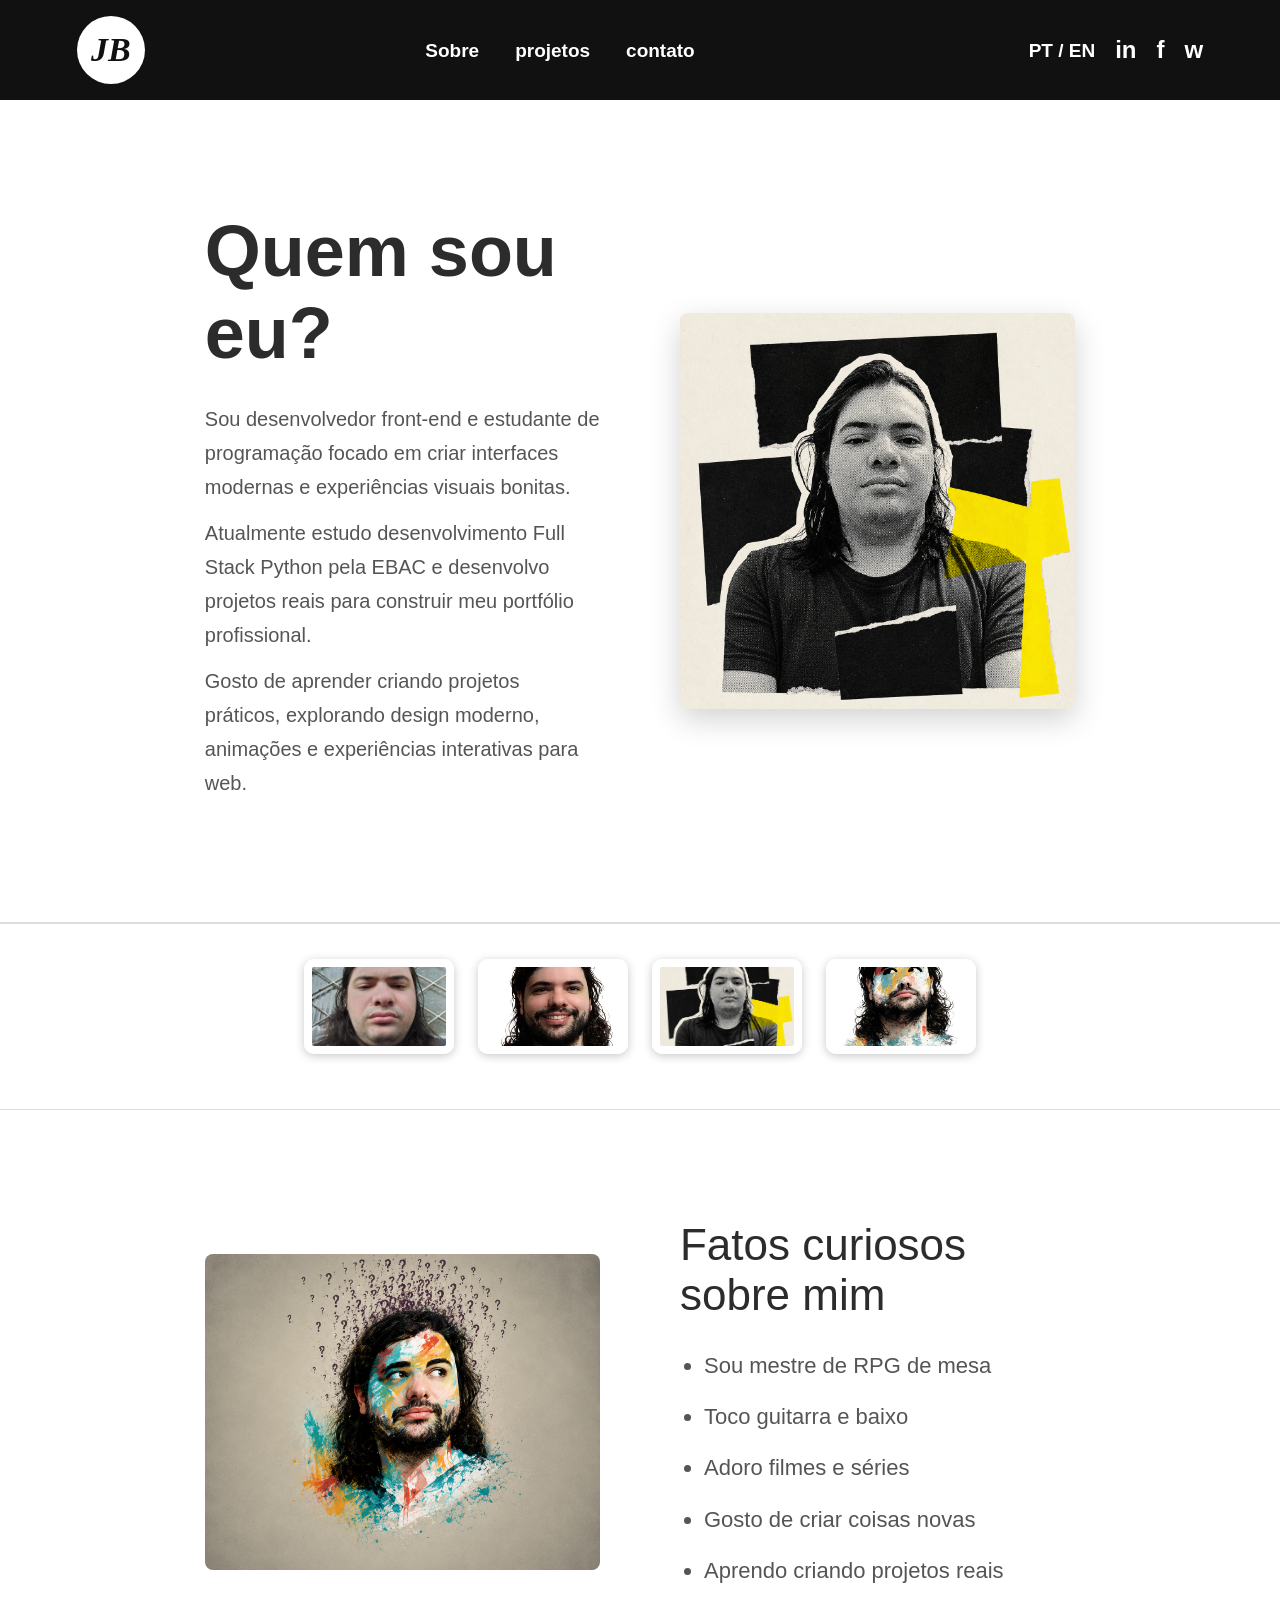
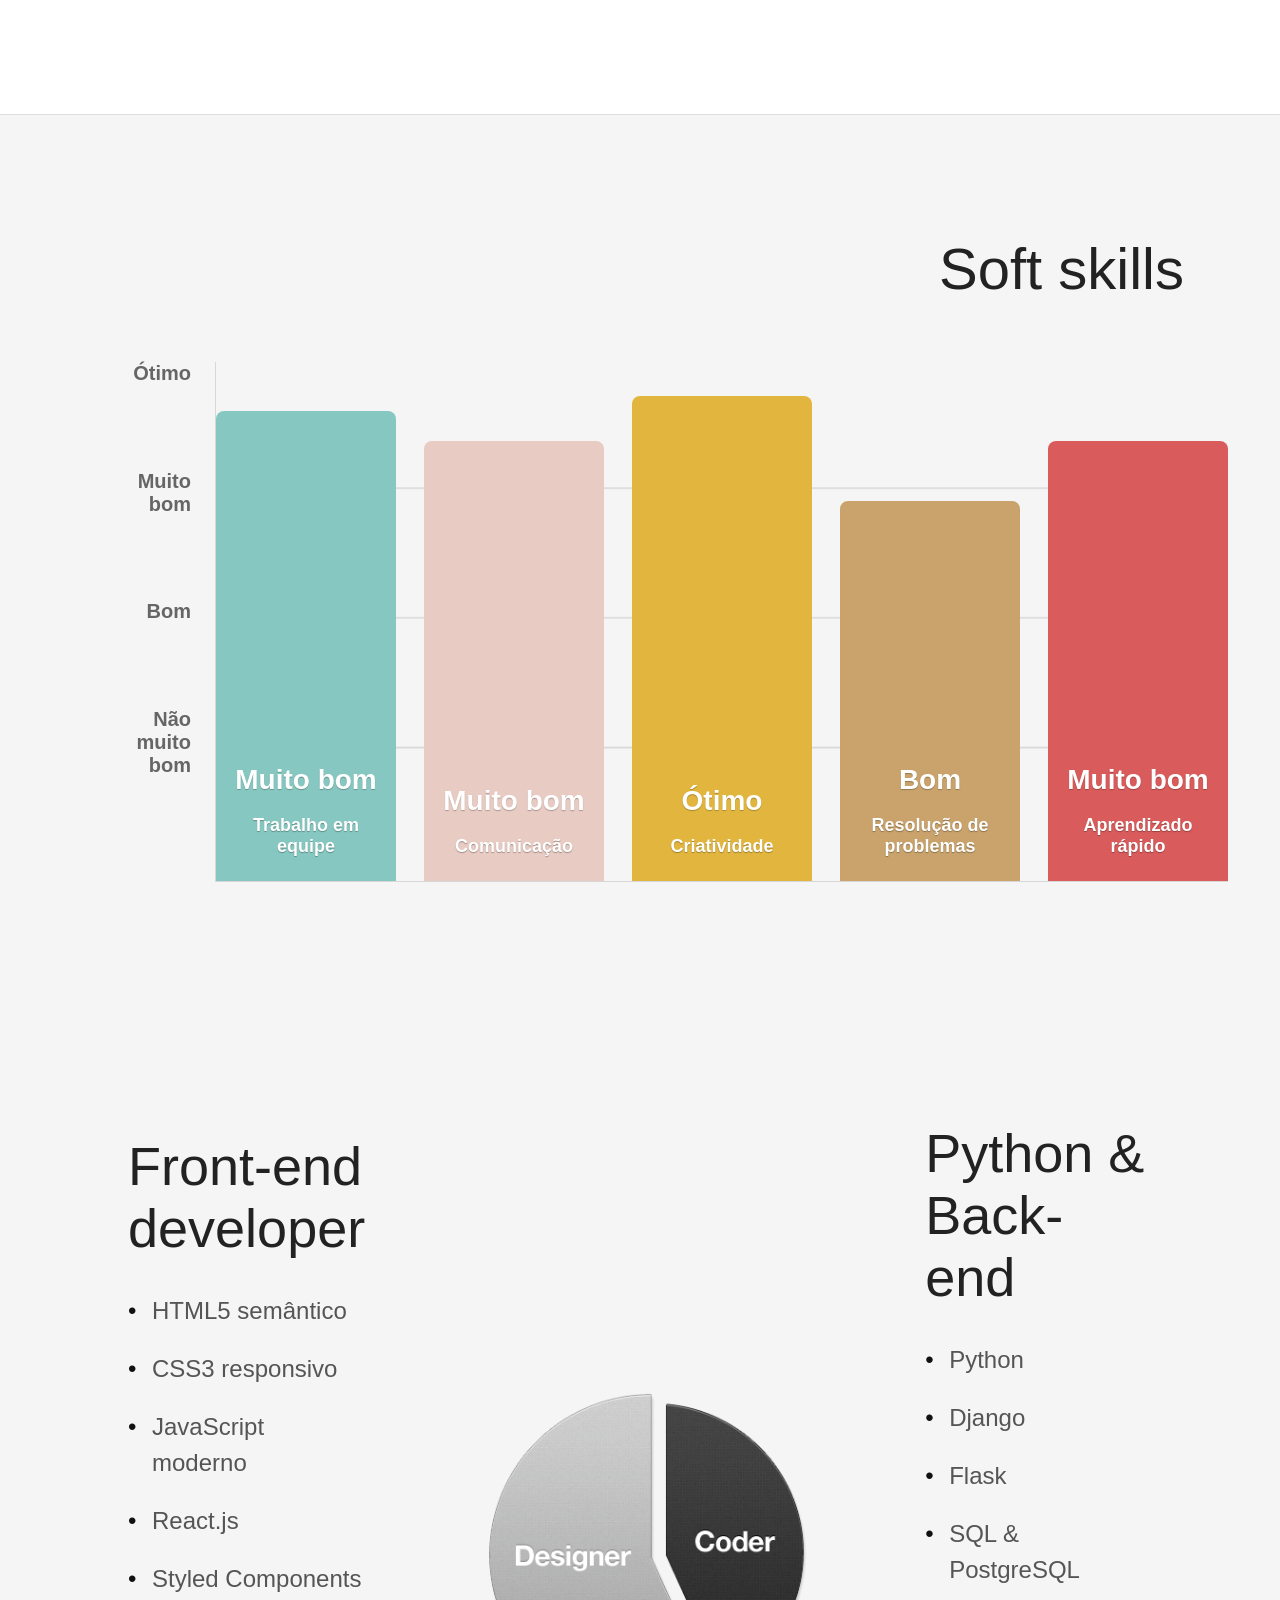
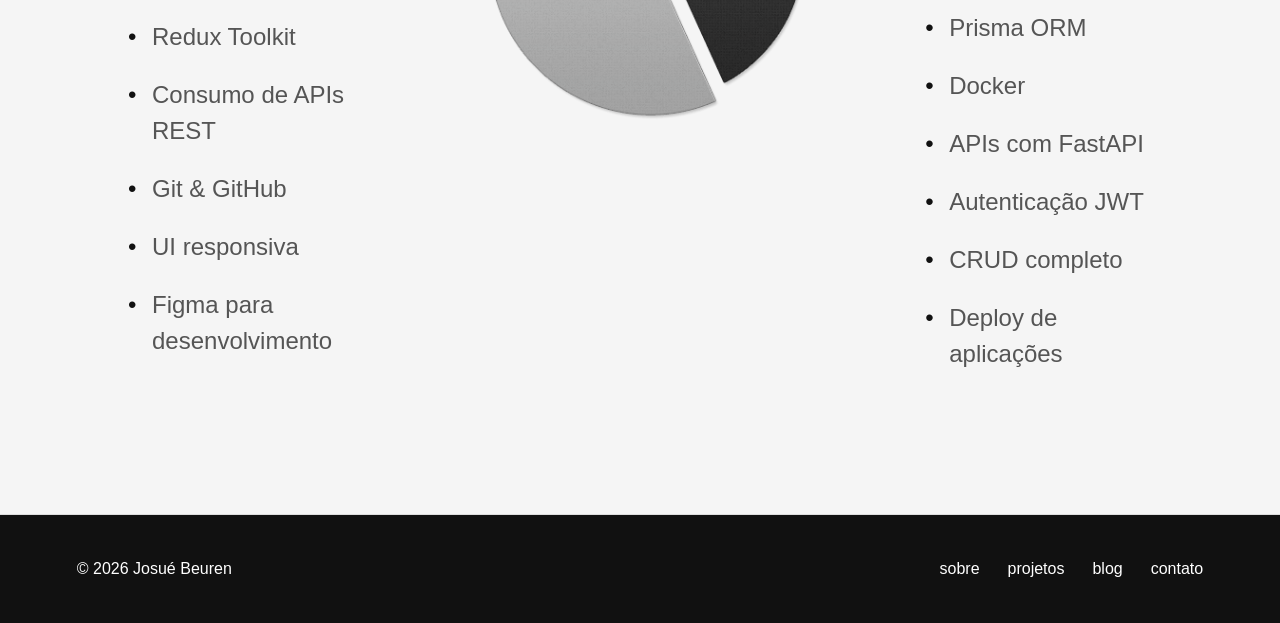
==== commit 6522428b: "feat: adiciona FinTrack e atualiza projetos do portfolio" ====
--- a/about.html
+++ b/about.html
@@ -79,7 +79,7 @@
     <img src="assets/foto1.png">
     <img src="assets/foto2.png">
     <img src="assets/foto3.png">
-    <img src="assets/foto4.jpg">
+    
 
   </div>
 
--- a/styles.css
+++ b/styles.css
@@ -1,422 +1,540 @@
-Substitui o `styles.css` inteiro por este. Ele mantém o **about**, corrige o **header** e alinha `PT / EN` com `in f w`.
-
-```css
-*{
-  margin:0;
-  padding:0;
-  box-sizing:border-box;
-}
-
-html{
-  scroll-behavior:smooth;
-}
-
-body{
-  font-family:Arial, Helvetica, sans-serif;
-  overflow-x:hidden;
-  background:#fff;
-  color:#111;
-}
+* {
+  margin: 0;
+  padding: 0;
+  box-sizing: border-box;
+}
+
+html {
+  scroll-behavior: smooth;
+}
+
+body {
+  font-family: Arial, Helvetica, sans-serif;
+  overflow-x: hidden;
+  background: #fff;
+  color: #111;
+}
+
 
 /* HEADER */
 
-#header{
-  width:100%;
-  height:100px;
-  background:#111;
-  position:sticky;
-  top:0;
-  z-index:999;
-}
-
-.header-inner{
-  width:88%;
-  max-width:1200px;
-  height:100%;
-  margin:0 auto;
-
-  display:grid;
-  grid-template-columns:80px 1fr 240px;
-  align-items:center;
-}
-
-.logo{
-  width:68px;
-  height:68px;
-  border-radius:50%;
-  background:#fff;
-  color:#111;
-
-  display:flex;
-  align-items:center;
-  justify-content:center;
-
-  font-family:Georgia, serif;
-  font-size:34px;
-  font-weight:900;
-  font-style:italic;
-  text-decoration:none;
-}
-
-.main-nav{
-  display:flex;
-  align-items:center;
-  justify-content:center;
-  gap:36px;
-}
-
-.main-nav a{
-  color:#fff;
-  text-decoration:none;
-  font-size:19px;
-  font-weight:700;
-  line-height:1;
-  transition:.3s;
-}
-
-.main-nav a:hover{
-  opacity:.55;
-}
-
-.header-actions{
-  display:flex;
-  align-items:center;
-  justify-content:flex-end;
-  gap:20px;
-  height:32px;
-}
-
-.lang-btn{
-  background:none;
-  border:none;
-  color:#fff;
-
-  font-family:Arial, Helvetica, sans-serif;
-  font-size:19px;
-  font-weight:800;
-  line-height:1;
-
-  height:32px;
-
-  display:flex;
-  align-items:center;
-  justify-content:center;
-
-  cursor:pointer;
-  padding:0;
-  white-space:nowrap;
-  transition:.3s;
-}
-
-.social-link{
-  color:#fff;
-  text-decoration:none;
-
-  font-size:24px;
-  font-weight:800;
-  line-height:1;
-
-  height:32px;
-
-  display:flex;
-  align-items:center;
-  justify-content:center;
-
-  transition:.3s;
+#header {
+  width: 100%;
+  height: 100px;
+  background: #111;
+  position: sticky;
+  top: 0;
+  z-index: 999;
+}
+
+.header-inner {
+  width: 88%;
+  max-width: 1200px;
+  height: 100%;
+  margin: 0 auto;
+
+  display: grid;
+  grid-template-columns: 80px 1fr 240px;
+  align-items: center;
+}
+
+.logo {
+  width: 68px;
+  height: 68px;
+
+  border-radius: 50%;
+
+  background: #fff;
+  color: #111;
+
+  display: flex;
+  align-items: center;
+  justify-content: center;
+
+  font-family: Georgia, serif;
+  font-size: 34px;
+  font-weight: 900;
+  font-style: italic;
+
+  text-decoration: none;
+}
+
+.main-nav {
+  display: flex;
+  align-items: center;
+  justify-content: center;
+  gap: 36px;
+}
+
+.main-nav a {
+  color: #fff;
+  text-decoration: none;
+
+  font-size: 19px;
+  font-weight: 700;
+  line-height: 1;
+
+  transition: .3s;
+}
+
+.main-nav a:hover {
+  opacity: .55;
+}
+
+.header-actions {
+  display: flex;
+  align-items: center;
+  justify-content: flex-end;
+
+  gap: 20px;
+
+  height: 32px;
+}
+
+.lang-btn {
+  background: none;
+  border: none;
+
+  color: #fff;
+
+  font-family: Arial, Helvetica, sans-serif;
+  font-size: 19px;
+  font-weight: 800;
+  line-height: 1;
+
+  height: 32px;
+
+  display: flex;
+  align-items: center;
+  justify-content: center;
+
+  cursor: pointer;
+
+  padding: 0;
+
+  white-space: nowrap;
+
+  transition: .3s;
+}
+
+.social-link {
+  color: #fff;
+  text-decoration: none;
+
+  font-size: 24px;
+  font-weight: 800;
+  line-height: 1;
+
+  height: 32px;
+
+  display: flex;
+  align-items: center;
+  justify-content: center;
+
+  transition: .3s;
 }
 
 .lang-btn:hover,
-.social-link:hover{
-  opacity:.55;
-}
+.social-link:hover {
+  opacity: .55;
+}
+
 
 /* HERO */
 
-.hero-section{
-  width:100%;
-  height:650px;
-  background:#fff;
-  overflow:hidden;
-  position:relative;
-}
-
-.hero-section::before{
-  content:'';
-  position:absolute;
-  left:50%;
-  bottom:80px;
-  transform:translateX(-50%);
-  width:420px;
-  height:420px;
-  background:radial-gradient(circle, rgba(0,0,0,.12), transparent 65%);
-  filter:blur(12px);
-  z-index:5;
-}
-
-.face{
-  width:100%;
-  height:650px;
-  display:flex;
-  position:relative;
-}
-
-.panel{
-  width:50%;
-  height:100%;
-  position:relative;
-  text-decoration:none;
-  background:#fff;
-}
-
-.description{
-  position:absolute;
-  top:46%;
-  transform:translateY(-50%);
-  z-index:30;
-  animation:fadeSide .8s ease both;
-}
-
-.designer .description{
-  left:20%;
-  animation-name:fadeLeft;
-}
-
-.coder .description{
-  right:16%;
-  animation-name:fadeRight;
-}
-
-.description h1{
-  font-size:86px;
-  font-weight:900;
-  color:#2d2d2d;
-  margin-bottom:24px;
-}
-
-.description p{
-  font-size:22px;
-  line-height:1.6;
-  color:#6b6b6b;
-  max-width:390px;
-}
-
-.portrait-wrap{
-  position:absolute;
-  left:50%;
-  bottom:-5px;
-  transform:translateX(-50%);
-  width:560px;
-  height:720px;
-  z-index:20;
-  pointer-events:none;
-  overflow:visible;
-  filter:drop-shadow(0 20px 35px rgba(0,0,0,.18));
-  animation:portraitUp .9s ease both;
-}
-
-.portrait{
-  position:absolute;
-  left:0;
-  bottom:0;
-  width:100%;
-  height:100%;
-  object-fit:contain;
-  object-position:center bottom;
-  transition:clip-path .45s ease;
-}
-
-.portrait-effect{
-  clip-path:inset(0 50% 0 0);
-}
-
-.portrait-code{
-  clip-path:inset(0 0 0 50%);
-}
-
-.face.designer-active .portrait-effect{
-  clip-path:inset(0 0 0 0);
-}
-
-.face.designer-active .portrait-code{
-  clip-path:inset(0 0 0 100%);
-}
-
-.face.coder-active .portrait-effect{
-  clip-path:inset(0 100% 0 0);
-}
-
-.face.coder-active .portrait-code{
-  clip-path:inset(0 0 0 0);
-}
+.hero-section {
+  width: 100%;
+  height: 650px;
+
+  background: #fff;
+
+  overflow: hidden;
+
+  position: relative;
+}
+
+.hero-section::before {
+  content: '';
+
+  position: absolute;
+
+  left: 50%;
+  bottom: 80px;
+
+  transform: translateX(-50%);
+
+  width: 420px;
+  height: 420px;
+
+  background:
+    radial-gradient(circle,
+      rgba(0, 0, 0, .12),
+      transparent 65%);
+
+  filter: blur(12px);
+
+  z-index: 5;
+}
+
+.face {
+  width: 100%;
+  height: 650px;
+
+  display: flex;
+
+  position: relative;
+}
+
+.panel {
+  width: 50%;
+  height: 100%;
+
+  position: relative;
+
+  text-decoration: none;
+
+  background: #fff;
+}
+
+.description {
+  position: absolute;
+
+  top: 46%;
+
+  transform: translateY(-50%);
+
+  z-index: 30;
+
+  animation: fadeSide .8s ease both;
+}
+
+.designer .description {
+  left: 20%;
+
+  animation-name: fadeLeft;
+}
+
+.coder .description {
+  right: 16%;
+
+  animation-name: fadeRight;
+}
+
+.description h1 {
+  font-size: 86px;
+  font-weight: 900;
+
+  color: #2d2d2d;
+
+  margin-bottom: 24px;
+}
+
+.description p {
+  font-size: 22px;
+
+  line-height: 1.6;
+
+  color: #6b6b6b;
+
+  max-width: 390px;
+}
+
+.portrait-wrap {
+  position: absolute;
+
+  left: 50%;
+  bottom: -5px;
+
+  transform: translateX(-50%);
+
+  width: 560px;
+  height: 720px;
+
+  z-index: 20;
+
+  pointer-events: none;
+
+  overflow: visible;
+
+  filter:
+    drop-shadow(0 20px 35px rgba(0, 0, 0, .18));
+
+  animation: portraitUp .9s ease both;
+}
+
+.portrait {
+  position: absolute;
+
+  left: 0;
+  bottom: 0;
+
+  width: 100%;
+  height: 100%;
+
+  object-fit: contain;
+  object-position: center bottom;
+
+  transition: clip-path .45s ease;
+}
+
+.portrait-effect {
+  clip-path: inset(0 50% 0 0);
+}
+
+.portrait-code {
+  clip-path: inset(0 0 0 50%);
+}
+
+.face.designer-active .portrait-effect {
+  clip-path: inset(0 0 0 0);
+}
+
+.face.designer-active .portrait-code {
+  clip-path: inset(0 0 0 100%);
+}
+
+.face.coder-active .portrait-effect {
+  clip-path: inset(0 100% 0 0);
+}
+
+.face.coder-active .portrait-code {
+  clip-path: inset(0 0 0 0);
+}
+
 
 /* ABOUT */
 
 .about-section,
 .facts-section,
-.story-section{
-  background:#fff;
-  padding:110px 0;
-  border-bottom:1px solid #ddd;
+.story-section {
+  background: #fff;
+
+  padding: 110px 0;
+
+  border-bottom: 1px solid #ddd;
 }
 
 .about-container,
 .facts-container,
-.story-container{
-  width:68%;
-  max-width:1200px;
-  margin:0 auto;
-
-  display:grid;
-  grid-template-columns:1fr 1fr;
-  align-items:center;
-  gap:80px;
+.story-container {
+  width: 68%;
+  max-width: 1200px;
+
+  margin: 0 auto;
+
+  display: grid;
+
+  grid-template-columns: 1fr 1fr;
+
+  align-items: center;
+
+  gap: 80px;
 }
 
 .about-text h2,
 .facts-text h2,
-.story-text h2{
-  font-size:72px;
-  color:#2c2c2c;
-  margin-bottom:28px;
-  font-weight:900;
+.story-text h2 {
+  font-size: 72px;
+
+  color: #2c2c2c;
+
+  margin-bottom: 28px;
+
+  font-weight: 900;
 }
 
 .facts-text h2,
-.story-text h2{
-  font-size:44px;
-  font-weight:400;
-}
-
-.about-lead{
-  font-size:25px;
-  line-height:1.5;
-  color:#777;
-  margin-bottom:28px;
+.story-text h2 {
+  font-size: 44px;
+
+  font-weight: 400;
+}
+
+.about-lead {
+  font-size: 25px;
+
+  line-height: 1.5;
+
+  color: #777;
+
+  margin-bottom: 28px;
 }
 
 .about-text p,
 .facts-text p,
-.story-text p{
-  font-size:20px;
-  line-height:1.7;
-  color:#555;
-  margin-bottom:12px;
+.story-text p {
+  font-size: 20px;
+
+  line-height: 1.7;
+
+  color: #555;
+
+  margin-bottom: 12px;
 }
 
 .about-image img,
 .facts-image img,
-.story-image img{
-  width:100%;
-  display:block;
-  border-radius:8px;
-}
-
-.about-video{
-  width:100%;
-  max-width:520px;
-  border-radius:12px;
-  object-fit:cover;
-  box-shadow:0 10px 30px rgba(0,0,0,.18);
-}
+.story-image img {
+  width: 100%;
+
+  display: block;
+
+  border-radius: 8px;
+}
+
+.about-video {
+  width: 100%;
+  max-width: 520px;
+
+  border-radius: 12px;
+
+  object-fit: cover;
+
+  box-shadow:
+    0 10px 30px rgba(0, 0, 0, .18);
+}
+
 
 /* GALERIA */
 
-.about-gallery{
-  background:#fff;
-  padding:35px 0 55px;
-  border-top:1px solid #ddd;
-  border-bottom:1px solid #ddd;
-}
-
-.gallery-container{
-  width:70%;
-  max-width:1200px;
-  margin:0 auto;
-  display:flex;
-  gap:24px;
-  justify-content:center;
-}
-
-.gallery-container img{
-  width:150px;
-  height:95px;
-  object-fit:cover;
-  border:8px solid #fff;
-  border-radius:10px;
-  box-shadow:0 2px 10px rgba(0,0,0,.22);
-  cursor:pointer;
-  transition:.3s;
-}
-
-.gallery-container img:hover{
-  transform:translateY(-6px) scale(1.05);
-}
+.about-gallery {
+  background: #fff;
+
+  padding: 35px 0 55px;
+
+  border-top: 1px solid #ddd;
+  border-bottom: 1px solid #ddd;
+}
+
+.gallery-container {
+  width: 70%;
+  max-width: 1200px;
+
+  margin: 0 auto;
+
+  display: flex;
+
+  gap: 24px;
+
+  justify-content: center;
+}
+
+.gallery-container img {
+  width: 150px;
+  height: 95px;
+
+  object-fit: cover;
+
+  border: 8px solid #fff;
+  border-radius: 10px;
+
+  box-shadow:
+    0 2px 10px rgba(0, 0, 0, .22);
+
+  cursor: pointer;
+
+  transition: .3s;
+}
+
+.gallery-container img:hover {
+  transform:
+    translateY(-6px) scale(1.05);
+}
+
 
 /* FACTS */
 
-.facts-list{
-  margin-top:20px;
-  padding-left:24px;
-}
-
-.facts-list li{
-  margin-bottom:16px;
-  font-size:22px;
-  line-height:1.6;
-  color:#555;
-}
+.facts-list {
+  margin-top: 20px;
+
+  padding-left: 24px;
+}
+
+.facts-list li {
+  margin-bottom: 16px;
+
+  font-size: 22px;
+
+  line-height: 1.6;
+
+  color: #555;
+}
+
 
 /* SKILLS */
 
-.skills-section{
-  padding:120px 0;
-  background:#f5f5f5;
-}
-
-.skills-container{
-  width:85%;
-  max-width:1200px;
-  margin:0 auto;
-}
-
-.skills-container h2{
-  text-align:right;
-  font-size:58px;
-  margin-bottom:60px;
-  font-weight:300;
-  color:#222;
-}
-
-.skills-chart{
-  display:grid;
-  grid-template-columns:120px 1fr;
-  align-items:end;
-  min-height:520px;
-}
-
-.skill-levels{
-  height:520px;
-  display:flex;
-  flex-direction:column;
-  justify-content:space-between;
-  padding:0 24px 105px 0;
-  border-right:1px solid #d7d7d7;
-}
-
-.skill-levels span{
-  font-size:20px;
-  font-weight:700;
-  color:#666;
-  text-align:right;
-}
-
-.skills-bars{
-  height:520px;
-  display:flex;
-  align-items:flex-end;
-  justify-content:center;
-  gap:28px;
-  border-bottom:1px solid #d7d7d7;
+.skills-section {
+  padding: 120px 0;
+
+  background: #f5f5f5;
+}
+
+.skills-container {
+  width: 85%;
+  max-width: 1200px;
+
+  margin: 0 auto;
+}
+
+.skills-container h2 {
+  text-align: right;
+
+  font-size: 58px;
+
+  margin-bottom: 60px;
+
+  font-weight: 300;
+
+  color: #222;
+}
+
+.skills-chart {
+  display: grid;
+
+  grid-template-columns: 120px 1fr;
+
+  align-items: end;
+
+  min-height: 520px;
+}
+
+.skill-levels {
+  height: 520px;
+
+  display: flex;
+
+  flex-direction: column;
+
+  justify-content: space-between;
+
+  padding: 0 24px 105px 0;
+
+  border-right: 1px solid #d7d7d7;
+}
+
+.skill-levels span {
+  font-size: 20px;
+
+  font-weight: 700;
+
+  color: #666;
+
+  text-align: right;
+}
+
+.skills-bars {
+  height: 520px;
+
+  display: flex;
+
+  align-items: flex-end;
+
+  justify-content: center;
+
+  gap: 28px;
+
+  border-bottom: 1px solid #d7d7d7;
+
   background:
     linear-gradient(to bottom,
       transparent 0%,
@@ -428,471 +546,722 @@
       transparent 49.6%,
       transparent 74%,
       #d7d7d7 74.3%,
-      transparent 74.6%
-    );
-}
-
-.skill{
-  width:180px;
-  border-radius:8px 8px 0 0;
-  display:flex;
-  flex-direction:column;
-  align-items:center;
-  justify-content:flex-end;
-  padding:0 16px 24px;
-  color:#fff;
-  transition:.35s;
-}
-
-.skill:hover{
-  transform:translateY(-12px);
-}
-
-.skill strong{
-  font-size:28px;
-  line-height:1.2;
-  text-align:center;
-  margin-bottom:18px;
-  text-shadow:0 1px 1px rgba(0,0,0,.25);
-}
-
-.skill p{
-  font-size:18px;
-  font-weight:600;
-  text-align:center;
-  text-shadow:0 1px 1px rgba(0,0,0,.3);
-}
-
-.skill1{
-  height:470px;
-  background:#86c8c1;
-}
-
-.skill2{
-  height:440px;
-  background:#e8cbc3;
-}
-
-.skill3{
-  height:485px;
-  background:#e2b63e;
-}
-
-.skill4{
-  height:380px;
-  background:#c9a36b;
-}
-
-.skill5{
-  height:440px;
-  background:#d95b5b;
-}
+      transparent 74.6%);
+}
+
+.skill {
+  width: 180px;
+
+  border-radius: 8px 8px 0 0;
+
+  display: flex;
+
+  flex-direction: column;
+
+  align-items: center;
+
+  justify-content: flex-end;
+
+  padding: 0 16px 24px;
+
+  color: #fff;
+
+  transition: .35s;
+}
+
+.skill:hover {
+  transform: translateY(-12px);
+}
+
+.skill strong {
+  font-size: 28px;
+
+  line-height: 1.2;
+
+  text-align: center;
+
+  margin-bottom: 18px;
+
+  text-shadow:
+    0 1px 1px rgba(0, 0, 0, .25);
+}
+
+.skill p {
+  font-size: 18px;
+
+  font-weight: 600;
+
+  text-align: center;
+
+  text-shadow:
+    0 1px 1px rgba(0, 0, 0, .3);
+}
+
+.skill1 {
+  height: 470px;
+  background: #86c8c1;
+}
+
+.skill2 {
+  height: 440px;
+  background: #e8cbc3;
+}
+
+.skill3 {
+  height: 485px;
+  background: #e2b63e;
+}
+
+.skill4 {
+  height: 380px;
+  background: #c9a36b;
+}
+
+.skill5 {
+  height: 440px;
+  background: #d95b5b;
+}
+
 
 /* PARTS SECTION */
 
-.parts-section{
-  padding:120px 0;
-  background:#f5f5f5;
-  border-bottom:1px solid #ddd;
-}
-
-.parts-container{
-  width:80%;
-  max-width:1400px;
-  margin:0 auto;
-  display:grid;
-  grid-template-columns:1fr 420px 1fr;
-  gap:70px;
-  align-items:center;
+.parts-section {
+  padding: 120px 0;
+
+  background: #f5f5f5;
+
+  border-bottom: 1px solid #ddd;
+}
+
+.parts-container {
+  width: 80%;
+  max-width: 1400px;
+
+  margin: 0 auto;
+
+  display: grid;
+
+  grid-template-columns: 1fr 420px 1fr;
+
+  gap: 70px;
+
+  align-items: center;
 }
 
 .part-left h2,
-.part-right h2{
-  font-size:54px;
-  font-weight:300;
-  color:#222;
-  margin-bottom:34px;
+.part-right h2 {
+  font-size: 54px;
+
+  font-weight: 300;
+
+  color: #222;
+
+  margin-bottom: 34px;
 }
 
 .part-left ul,
-.part-right ul{
-  list-style:none;
+.part-right ul {
+  list-style: none;
 }
 
 .part-left li,
-.part-right li{
-  font-size:24px;
-  color:#555;
-  margin-bottom:22px;
-  line-height:1.5;
-  position:relative;
-  padding-left:24px;
+.part-right li {
+  font-size: 24px;
+
+  color: #555;
+
+  margin-bottom: 22px;
+
+  line-height: 1.5;
+
+  position: relative;
+
+  padding-left: 24px;
 }
 
 .part-left li::before,
-.part-right li::before{
-  content:'•';
-  position:absolute;
-  left:0;
-  top:0;
-  color:#111;
-  font-size:24px;
-}
-
-.parts-image{
-  display:flex;
-  justify-content:center;
-}
-
-.parts-image img{
-  width:100%;
-  max-width:380px;
-}
+.part-right li::before {
+  content: '•';
+
+  position: absolute;
+
+  left: 0;
+  top: 0;
+
+  color: #111;
+
+  font-size: 24px;
+}
+
+.parts-image {
+  display: flex;
+
+  justify-content: center;
+}
+
+.parts-image img {
+  width: 100%;
+
+  max-width: 380px;
+}
+
 
 /* PROJETOS HOME */
 
-.projects-section{
-  background:#f7f7f7;
-  padding:90px 0;
-}
-
-.projects-container{
-  width:88%;
-  margin:0 auto;
-}
-
-.projects-title{
-  text-align:center;
-  font-size:44px;
-  margin-bottom:50px;
-}
-
-.projects-grid{
-  display:grid;
-  grid-template-columns:repeat(4,1fr);
-  gap:28px;
-}
-
-.work-card{
-  background:#fff;
-  border-radius:12px;
-  overflow:hidden;
-  box-shadow:0 8px 24px rgba(0,0,0,.08);
-  transition:.35s ease;
-}
-
-.work-card:hover{
-  transform:translateY(-10px) scale(1.02);
-  box-shadow:0 18px 40px rgba(0,0,0,.14);
-}
-
-.work-card img{
-  width:100%;
-  height:220px;
-  object-fit:cover;
-  transition:.4s ease;
-}
-
-.work-card:hover img{
-  transform:scale(1.04);
-}
-
-.work-info{
-  padding:22px;
-}
-
-.work-info h3{
-  font-size:22px;
-  margin-bottom:10px;
-}
-
-.work-info p{
-  color:#666;
-  line-height:1.5;
-}
+.projects-section {
+  background: #f7f7f7;
+
+  padding: 90px 0;
+}
+
+.projects-container {
+  width: 88%;
+
+  max-width: 1400px;
+
+  margin: 0 auto;
+}
+
+.projects-title {
+  text-align: center;
+
+  font-size: 44px;
+
+  margin-bottom: 50px;
+}
+
+.projects-grid {
+  display: grid;
+
+  grid-template-columns:
+    repeat(4, 1fr);
+
+  gap: 28px;
+}
+
+
+/* CARROSSEL HOME */
+
+.home-projects-slider {
+  width: 100%;
+
+  overflow: hidden;
+
+  position: relative;
+
+  padding: 10px 0 25px;
+}
+
+.home-projects-track {
+  display: flex;
+
+  align-items: stretch;
+
+  gap: 28px;
+
+  width: max-content;
+
+  will-change: transform;
+}
+
+.home-projects-track .work-card {
+  width: 320px;
+  min-width: 320px;
+
+  flex: 0 0 320px;
+}
+
+.work-card {
+  background: #fff;
+
+  border-radius: 12px;
+
+  overflow: hidden;
+
+  box-shadow:
+    0 8px 24px rgba(0, 0, 0, .08);
+
+  transition: .35s ease;
+}
+
+.work-card:hover {
+  transform:
+    translateY(-10px) scale(1.02);
+
+  box-shadow:
+    0 18px 40px rgba(0, 0, 0, .14);
+}
+
+.work-card img {
+  width: 100%;
+  height: 220px;
+
+  object-fit: cover;
+
+  display: block;
+
+  transition: .4s ease;
+}
+
+.work-card:hover img {
+  transform: scale(1.04);
+}
+
+.work-info {
+  padding: 22px;
+}
+
+.work-info h3 {
+  font-size: 22px;
+
+  margin-bottom: 10px;
+}
+
+.work-info p {
+  color: #666;
+
+  line-height: 1.5;
+}
+
 
 /* ANIMAÇÕES */
 
-.reveal{
-  opacity:0;
-  transition:1s;
-}
-
-.reveal.active{
-  opacity:1;
-}
-
-.slide-from-left{
-  opacity:0;
-  transform:translateX(-120px);
-  transition:1s ease;
-}
-
-.slide-from-right{
-  opacity:0;
-  transform:translateX(120px);
-  transition:1s ease;
+.reveal {
+  opacity: 0;
+
+  transition: 1s;
+}
+
+.reveal.active {
+  opacity: 1;
+}
+
+.slide-from-left {
+  opacity: 0;
+
+  transform: translateX(-120px);
+
+  transition: 1s ease;
+}
+
+.slide-from-right {
+  opacity: 0;
+
+  transform: translateX(120px);
+
+  transition: 1s ease;
 }
 
 .reveal.active .slide-from-left,
 .reveal.active .slide-from-right,
-.show{
-  opacity:1;
-  transform:translateX(0);
-}
-
-@keyframes portraitUp{
-  from{
-    opacity:0;
-    transform:translateX(-50%) translateY(40px);
-  }
-
-  to{
-    opacity:1;
-    transform:translateX(-50%) translateY(0);
-  }
-}
-
-@keyframes fadeLeft{
-  from{
-    opacity:0;
-    transform:translateY(-50%) translateX(-35px);
-  }
-
-  to{
-    opacity:1;
-    transform:translateY(-50%) translateX(0);
-  }
-}
-
-@keyframes fadeRight{
-  from{
-    opacity:0;
-    transform:translateY(-50%) translateX(35px);
-  }
-
-  to{
-    opacity:1;
-    transform:translateY(-50%) translateX(0);
-  }
-}
+.show {
+  opacity: 1;
+
+  transform: translateX(0);
+}
+
+@keyframes portraitUp {
+
+  from {
+    opacity: 0;
+
+    transform:
+      translateX(-50%) translateY(40px);
+  }
+
+  to {
+    opacity: 1;
+
+    transform:
+      translateX(-50%) translateY(0);
+  }
+
+}
+
+@keyframes fadeLeft {
+
+  from {
+    opacity: 0;
+
+    transform:
+      translateY(-50%) translateX(-35px);
+  }
+
+  to {
+    opacity: 1;
+
+    transform:
+      translateY(-50%) translateX(0);
+  }
+
+}
+
+@keyframes fadeRight {
+
+  from {
+    opacity: 0;
+
+    transform:
+      translateY(-50%) translateX(35px);
+  }
+
+  to {
+    opacity: 1;
+
+    transform:
+      translateY(-50%) translateX(0);
+  }
+
+}
+
 
 /* FOOTER */
 
-#footer{
-  background:#111;
-  color:#fff;
-  padding:45px 0;
-}
-
-.footer-inner{
-  width:88%;
-  margin:0 auto;
-  display:flex;
-  justify-content:space-between;
-  align-items:center;
-}
-
-.footer-nav{
-  display:flex;
-  gap:28px;
-}
-
-.footer-nav a{
-  color:#fff;
-  text-decoration:none;
-}
+#footer {
+  background: #111;
+
+  color: #fff;
+
+  padding: 45px 0;
+}
+
+.footer-inner {
+  width: 88%;
+
+  margin: 0 auto;
+
+  display: flex;
+
+  justify-content: space-between;
+
+  align-items: center;
+}
+
+.footer-nav {
+  display: flex;
+
+  gap: 28px;
+}
+
+.footer-nav a {
+  color: #fff;
+
+  text-decoration: none;
+}
+
 
 /* RESPONSIVO */
 
-@media(max-width:1200px){
-  .header-inner{
-    width:92%;
-    grid-template-columns:70px 1fr 220px;
-  }
-
-  .main-nav{
-    gap:28px;
-  }
-
-  .header-actions{
-    gap:16px;
-  }
-
-  .skills-bars{
-    gap:18px;
-  }
-
-  .skill{
-    width:140px;
-  }
-
-  .skill strong{
-    font-size:23px;
-  }
-
-  .skill p{
-    font-size:16px;
-  }
-}
-
-@media(max-width:1000px){
-  .parts-container{
-    grid-template-columns:1fr;
-    text-align:center;
+@media(max-width:1200px) {
+
+  .header-inner {
+    width: 92%;
+
+    grid-template-columns:
+      70px 1fr 220px;
+  }
+
+  .main-nav {
+    gap: 28px;
+  }
+
+  .header-actions {
+    gap: 16px;
+  }
+
+  .skills-bars {
+    gap: 18px;
+  }
+
+  .skill {
+    width: 140px;
+  }
+
+  .skill strong {
+    font-size: 23px;
+  }
+
+  .skill p {
+    font-size: 16px;
+  }
+
+  .home-projects-track .work-card {
+    width: 300px;
+    min-width: 300px;
+
+    flex-basis: 300px;
+  }
+
+}
+
+
+@media(max-width:1000px) {
+
+  .parts-container {
+    grid-template-columns: 1fr;
+
+    text-align: center;
   }
 
   .part-left li,
-  .part-right li{
-    padding-left:0;
+  .part-right li {
+    padding-left: 0;
   }
 
   .part-left li::before,
-  .part-right li::before{
-    display:none;
-  }
-
-  .parts-image{
-    order:-1;
-  }
-}
-
-@media(max-width:900px){
-  #header{
-    height:88px;
-  }
-
-  .header-inner{
-    width:100%;
-    display:flex;
-    align-items:center;
-    justify-content:center;
+  .part-right li::before {
+    display: none;
+  }
+
+  .parts-image {
+    order: -1;
+  }
+
+}
+
+
+@media(max-width:900px) {
+
+  #header {
+    height: 88px;
+  }
+
+  .header-inner {
+    width: 100%;
+
+    display: flex;
+
+    align-items: center;
+
+    justify-content: center;
   }
 
   .logo,
-  .main-nav{
-    display:none;
-  }
-
-  .header-actions{
-    width:auto;
-    height:34px;
-    display:flex;
-    align-items:center;
-    justify-content:center;
-    gap:22px;
-  }
-
-  .lang-btn{
-    height:34px;
-    font-size:22px;
-    font-weight:800;
-    line-height:1;
-    display:flex;
-    align-items:center;
-    justify-content:center;
-    padding-top:1px;
-  }
-
-  .social-link{
-    height:34px;
-    font-size:24px;
-    line-height:1;
-    display:flex;
-    align-items:center;
-    justify-content:center;
+  .main-nav {
+    display: none;
+  }
+
+  .header-actions {
+    width: auto;
+    height: 34px;
+
+    display: flex;
+
+    align-items: center;
+
+    justify-content: center;
+
+    gap: 22px;
+  }
+
+  .lang-btn {
+    height: 34px;
+
+    font-size: 22px;
+
+    font-weight: 800;
+
+    line-height: 1;
+
+    display: flex;
+
+    align-items: center;
+
+    justify-content: center;
+
+    padding-top: 1px;
+  }
+
+  .social-link {
+    height: 34px;
+
+    font-size: 24px;
+
+    line-height: 1;
+
+    display: flex;
+
+    align-items: center;
+
+    justify-content: center;
   }
 
   .hero-section,
-  .face{
-    height:880px;
-  }
-
-  .portrait-wrap{
-    width:300px;
-    height:620px;
-    bottom:-30px;
-  }
-
-  .description{
-    top:22%;
-  }
-
-  .designer .description{
-    left:8%;
-  }
-
-  .coder .description{
-    right:8%;
-  }
-
-  .description h1{
-    font-size:54px;
-  }
-
-  .description p{
-    font-size:18px;
-    max-width:220px;
+  .face {
+    height: 880px;
+  }
+
+  .portrait-wrap {
+    width: 300px;
+
+    height: 620px;
+
+    bottom: -30px;
+  }
+
+  .description {
+    top: 22%;
+  }
+
+  .designer .description {
+    left: 8%;
+  }
+
+  .coder .description {
+    right: 8%;
+  }
+
+  .description h1 {
+    font-size: 54px;
+  }
+
+  .description p {
+    font-size: 18px;
+
+    max-width: 220px;
   }
 
   .about-container,
   .facts-container,
-  .story-container{
-    width:88%;
-    grid-template-columns:1fr;
-    gap:40px;
+  .story-container {
+    width: 88%;
+
+    grid-template-columns: 1fr;
+
+    gap: 40px;
   }
 
   .about-text h2,
   .facts-text h2,
-  .story-text h2{
-    font-size:44px;
-  }
-
-  .about-lead{
-    font-size:20px;
+  .story-text h2 {
+    font-size: 44px;
+  }
+
+  .about-lead {
+    font-size: 20px;
   }
 
   .about-text p,
   .facts-text p,
-  .story-text p{
-    font-size:18px;
-  }
-
-  .gallery-container{
-    width:88%;
-    flex-wrap:wrap;
-  }
-
-  .skills-chart{
-    grid-template-columns:1fr;
-    min-height:auto;
-  }
-
-  .skill-levels{
-    display:none;
-  }
-
-  .skills-bars{
-    height:auto;
-    flex-wrap:wrap;
-    gap:20px;
-    background:none;
-    border-bottom:none;
-  }
-
-  .skill{
-    width:45%;
-    min-height:260px;
-  }
-
-  .projects-grid{
-    grid-template-columns:1fr;
-  }
-
-  .footer-inner{
-    flex-direction:column;
-    gap:25px;
-  }
-}
-```
+  .story-text p {
+    font-size: 18px;
+  }
+
+  .gallery-container {
+    width: 88%;
+
+    flex-wrap: wrap;
+  }
+
+  .skills-chart {
+    grid-template-columns: 1fr;
+
+    min-height: auto;
+  }
+
+  .skill-levels {
+    display: none;
+  }
+
+  .skills-bars {
+    height: auto;
+
+    flex-wrap: wrap;
+
+    gap: 20px;
+
+    background: none;
+
+    border-bottom: none;
+  }
+
+  .skill {
+    width: 45%;
+
+    min-height: 260px;
+  }
+
+  .projects-grid {
+    grid-template-columns: 1fr;
+  }
+
+  .home-projects-track {
+    gap: 18px;
+  }
+
+  .home-projects-track .work-card {
+    width: 280px;
+    min-width: 280px;
+
+    flex-basis: 280px;
+  }
+
+  .footer-inner {
+    flex-direction: column;
+
+    gap: 25px;
+  }
+
+}
+
+
+@media(max-width:500px) {
+
+  .projects-section {
+    padding: 60px 0;
+  }
+
+  .projects-container {
+    width: 92%;
+  }
+
+  .projects-title {
+    font-size: 34px;
+
+    margin-bottom: 35px;
+  }
+
+  .home-projects-track .work-card {
+    width: 260px;
+    min-width: 260px;
+
+    flex-basis: 260px;
+  }
+
+  .work-card img {
+    height: 190px;
+  }
+
+}
+
+
+/* REMOVE COR PADRÃO DOS LINKS */
+
+.project-card a {
+  color: inherit;
+
+  text-decoration: none;
+}
+
+.project-card a:visited {
+  color: inherit;
+}
+
+.footer-nav a,
+.footer-nav a:visited {
+  color: #fff;
+
+  text-decoration: none;
+}
+
+#footer p,
+#footer p a,
+#footer p a:visited {
+  color: #fff;
+
+  text-decoration: none;
+}
+
+.footer-nav a:hover {
+  opacity: 0.7;
+}
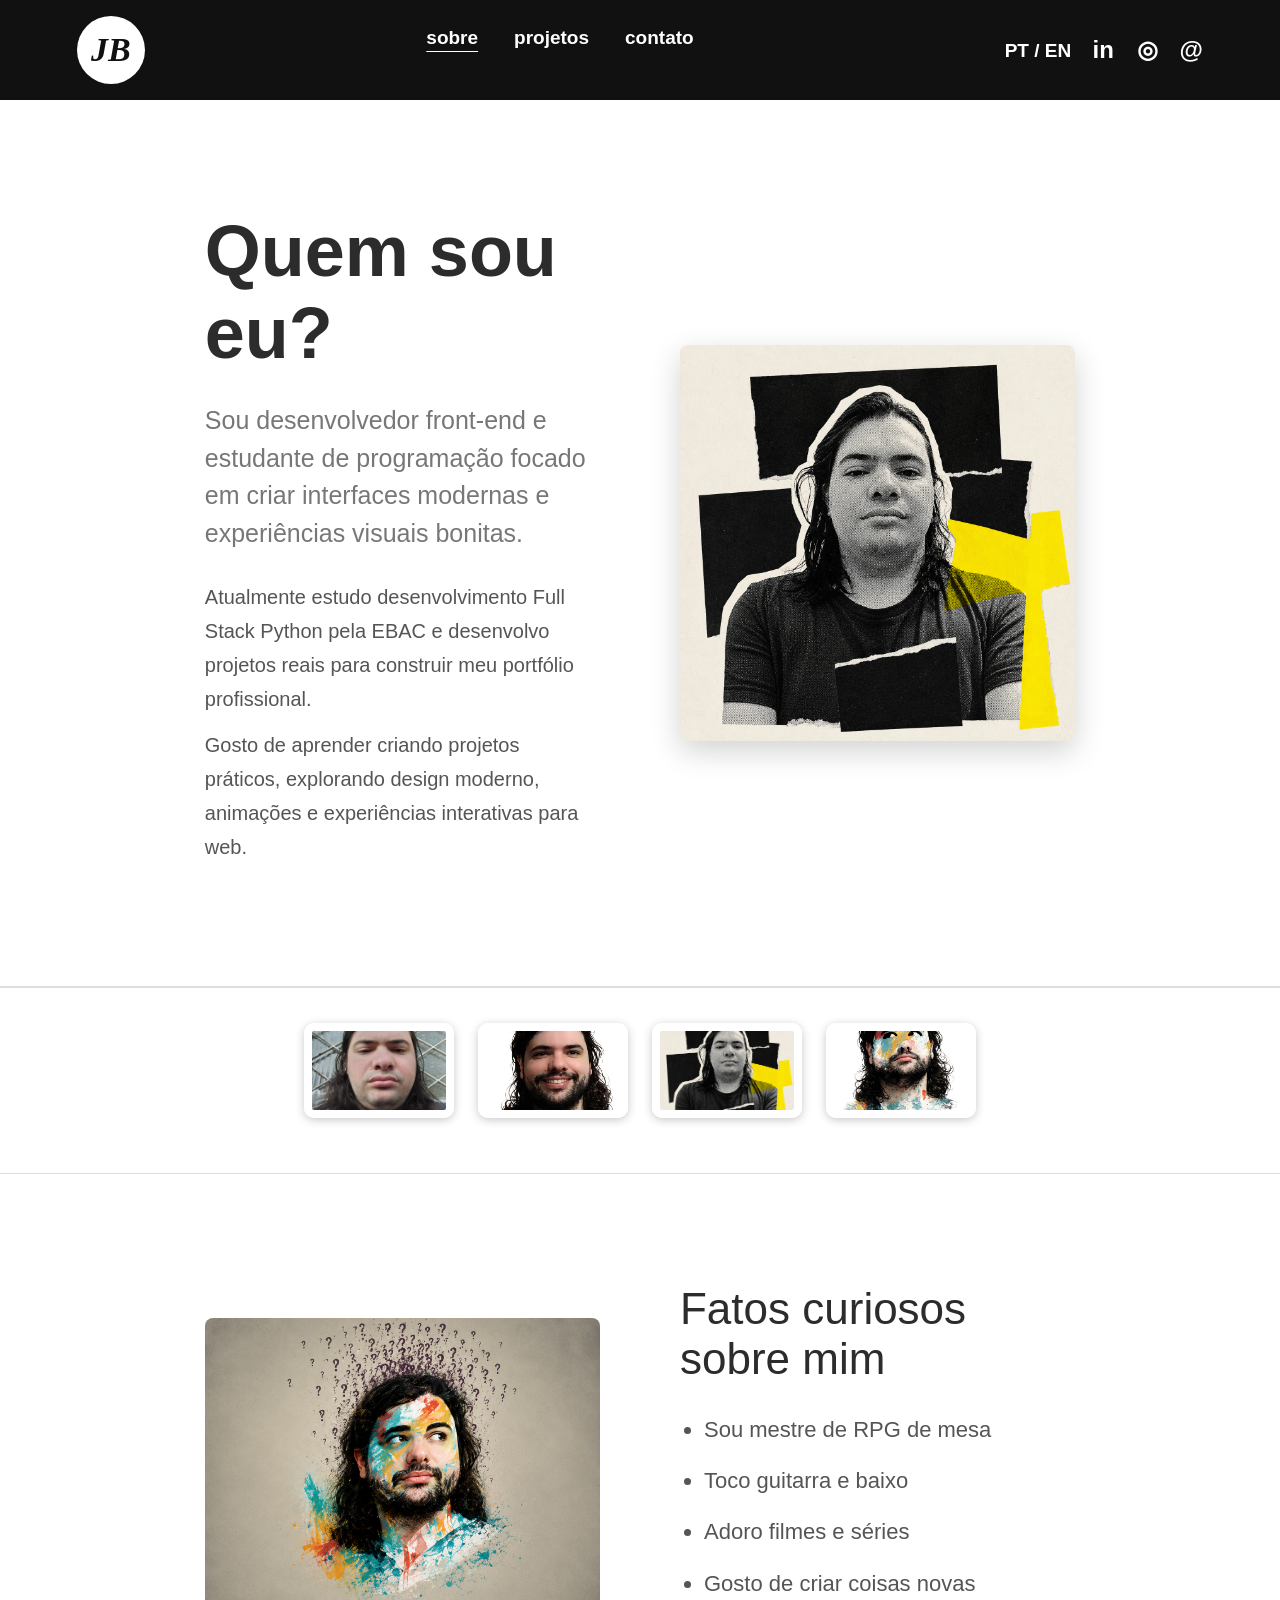
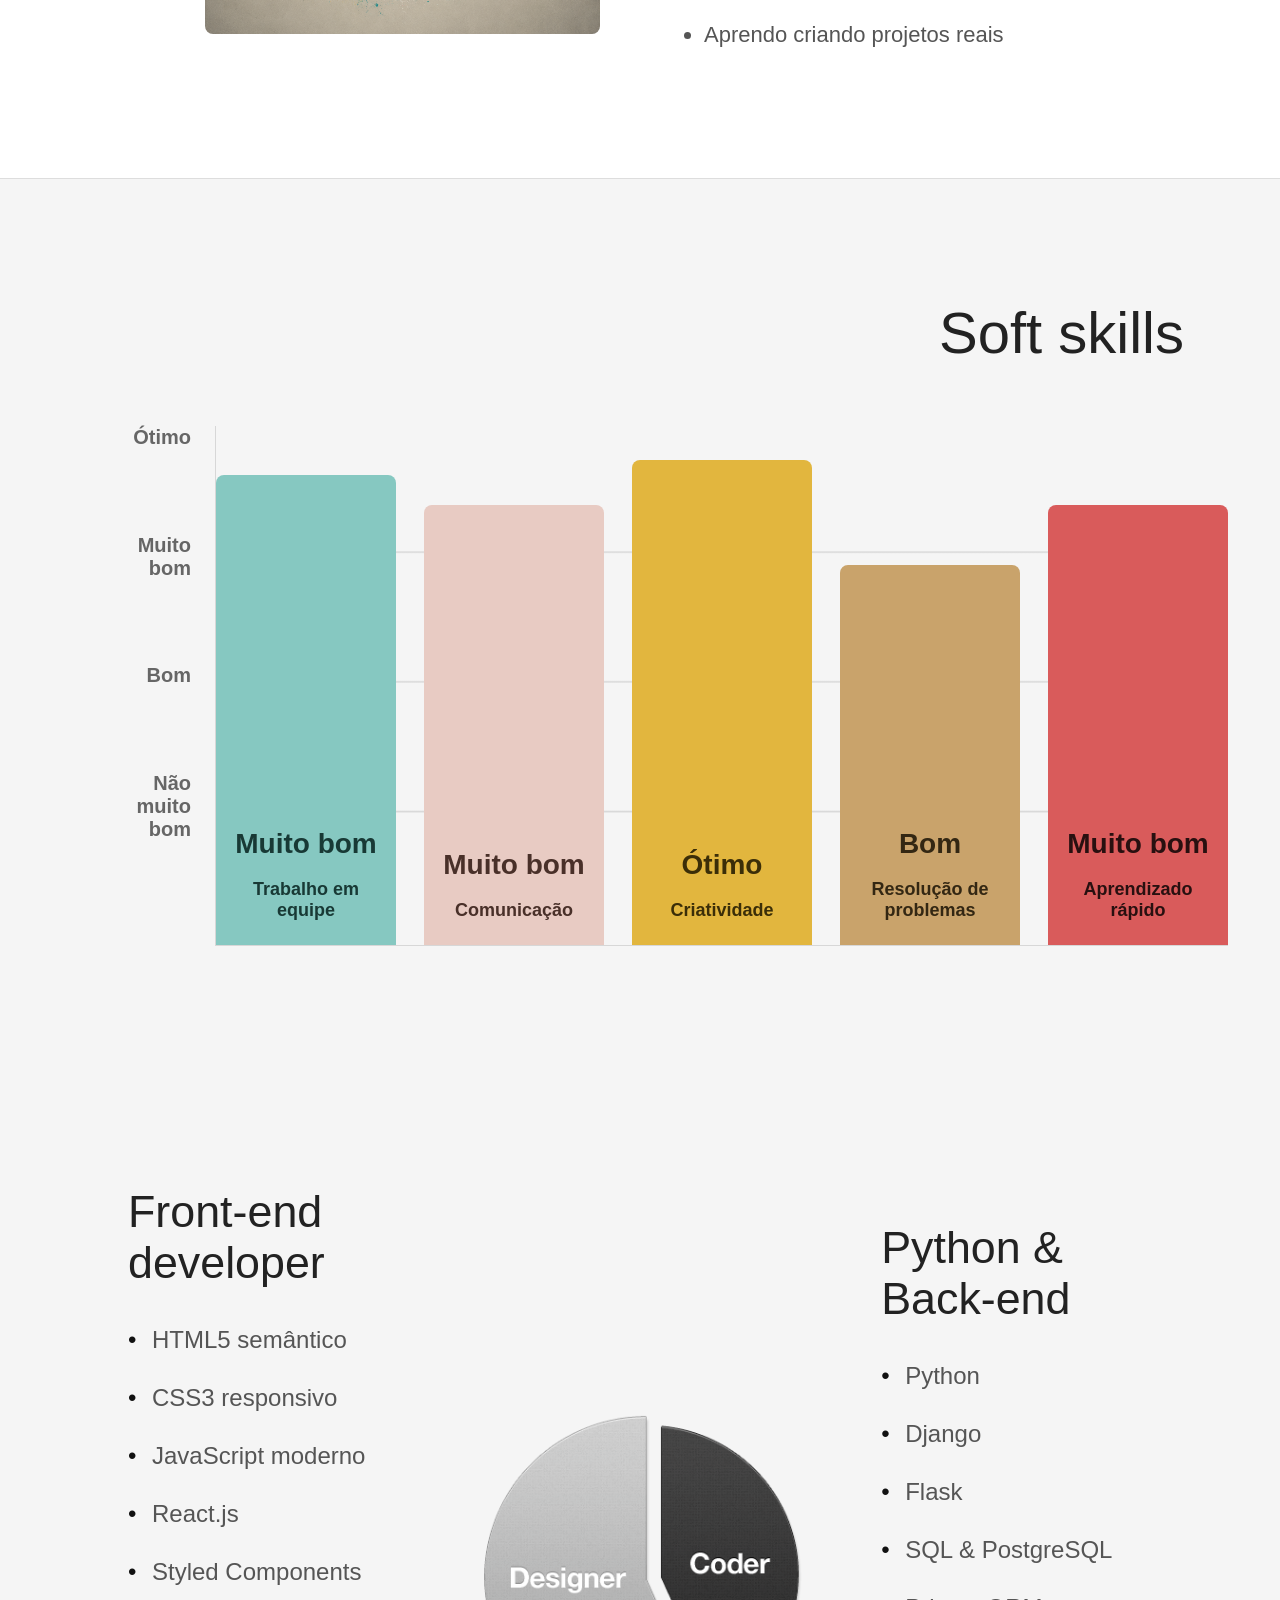
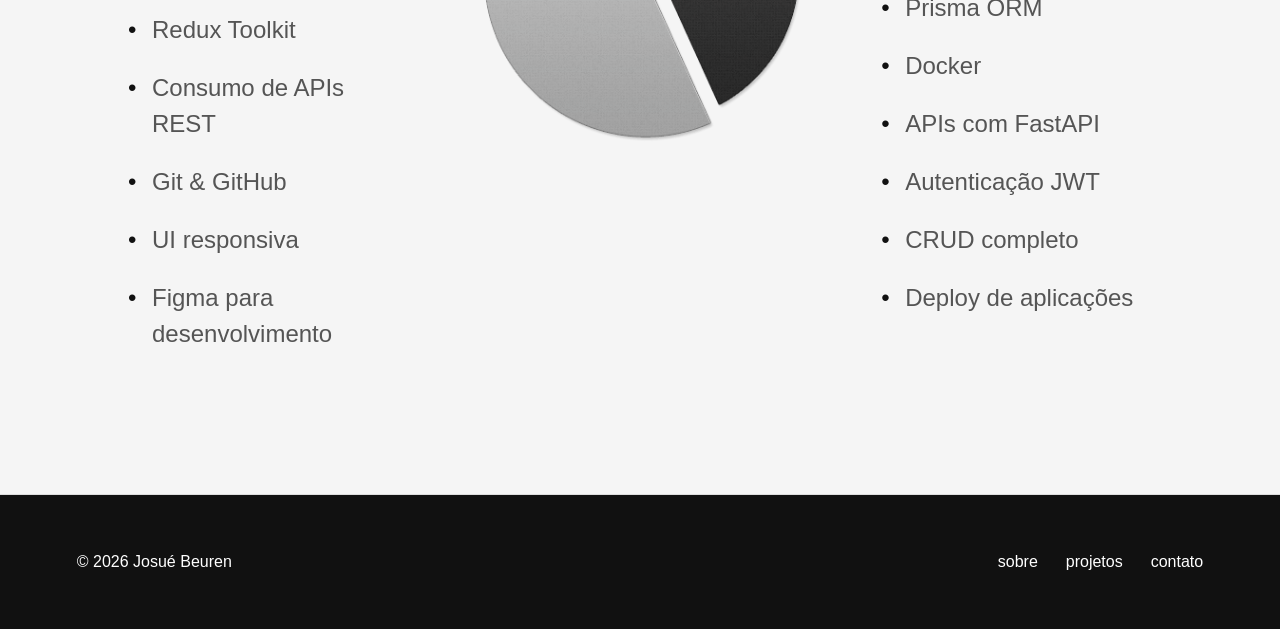
==== commit 883cbc92: "Atualização do portfólio" ====
--- a/about.html
+++ b/about.html
@@ -6,35 +6,45 @@
 
   <title>Sobre | Josué Beuren</title>
 
+  <meta name="description" content="Conheça Josué Beuren, desenvolvedor front-end e estudante Full Stack Python, suas habilidades e trajetória.">
+  <meta property="og:type" content="website">
+  <meta property="og:title" content="Josué Beuren | Sobre">
+  <meta property="og:description" content="Conheça Josué Beuren, desenvolvedor front-end e estudante Full Stack Python, suas habilidades e trajetória.">
+
   <link rel="stylesheet" href="styles.css">
   <script src="script.js" defer></script>
 
 </head>
 
-<body>
+<body class="page-about">
+  <a class="skip-link" href="#main-content" data-i18n="skipContent">Pular para o conteúdo</a>
 
 <header id="header">
   <div class="header-inner">
 
     <a href="index.html" class="logo">JB</a>
 
-    <nav class="main-nav">
-      <a href="about.html" data-i18n="navAbout">Sobre</a>
-      <a href="index.html#projetos" data-i18n="navProjects">projetos</a>
+    <nav id="main-navigation" class="main-nav" aria-label="Principal" data-i18n-aria-label="mainNavigation">
+      <a href="about.html" class="active" aria-current="page" data-i18n="navAbout">Sobre</a>
+      <a href="projects.html" data-i18n="navProjects">projetos</a>
       <a href="contact.html" data-i18n="navContact">contato</a>
     </nav>
 
+    <button type="button" class="menu-toggle" aria-controls="main-navigation" aria-expanded="false" data-i18n="menu">Menu</button>
+
     <div class="header-actions">
-      <button class="lang-btn">PT / EN</button>
-
-      <a href="#" class="social-link">in</a>
-      <a href="#" class="social-link">f</a>
-      <a href="#" class="social-link">w</a>
+      <button type="button" class="lang-btn" aria-label="Switch to English">PT / EN</button>
+
+      <a href="https://www.linkedin.com/in/josue-beuren/" class="social-link" aria-label="LinkedIn" target="_blank" rel="noopener noreferrer">in</a>
+      <a href="https://www.instagram.com/emaxter123456/" class="social-link" aria-label="Instagram" target="_blank" rel="noopener noreferrer">◎</a>
+      <a href="mailto:josuebeurensilvaa@gmail.com" class="social-link" aria-label="Email">@</a>
     </div>
 
   </div>
 </header>
 
+<main id="main-content" tabindex="-1">
+
 <!-- SOBRE -->
 
 <section class="about-section reveal">
@@ -43,7 +53,7 @@
 
     <div class="about-text slide-from-left">
 
-      <h2 data-i18n="aboutTitle">Quem sou eu?</h2>
+      <h1 data-i18n="aboutTitle">Quem sou eu?</h1>
 
       <p class="about-lead" data-i18n="aboutLead">
         Sou desenvolvedor front-end e estudante de programação focado em criar interfaces modernas e experiências visuais bonitas.
@@ -61,7 +71,7 @@
 
     <div class="about-image slide-from-right">
 
-      <img class="about-video" src="assets/foto2.png" alt="Sobre mim">
+      <img class="about-video" src="assets/foto2.png" alt="Retrato de Josué Beuren" data-i18n-alt="portraitAlt" width="1254" height="1254" decoding="async">
 
     </div>
 
@@ -75,10 +85,10 @@
 
   <div class="gallery-container">
 
-    <img src="assets/foto5.jpg">
-    <img src="assets/foto1.png">
-    <img src="assets/foto2.png">
-    <img src="assets/foto3.png">
+    <img src="assets/foto5.jpg" alt="" width="1200" height="1600" decoding="async" loading="lazy">
+    <img src="assets/foto1.png" alt="" width="1024" height="1536" decoding="async" loading="lazy">
+    <img src="assets/foto2.png" alt="" width="1254" height="1254" decoding="async" loading="lazy">
+    <img src="assets/foto3.png" alt="" width="1024" height="1536" decoding="async" loading="lazy">
     
 
   </div>
@@ -93,7 +103,7 @@
 
     <div class="facts-image slide-from-left">
 
-      <img src="assets/curiosidade.png">
+      <img src="assets/curiosidade.png" alt="" width="1402" height="1122" decoding="async" loading="lazy">
 
     </div>
 
@@ -189,7 +199,7 @@
     </div>
 
     <div class="parts-image reveal">
-      <img src="assets/foto6.png" alt="Skills">
+      <img src="assets/foto6.png" alt="" width="400" height="350" decoding="async" loading="lazy">
     </div>
 
     <div class="part-right slide-from-right">
@@ -215,6 +225,8 @@
 
 <!-- FOOTER -->
 
+</main>
+
 <footer id="footer">
 
   <div class="footer-inner">
@@ -223,39 +235,13 @@
 
     <div class="footer-nav">
       <a href="about.html" data-i18n="navAbout">sobre</a>
-      <a href="index.html#projetos" data-i18n="navProjects">projetos</a>
-      <a href="#" data-i18n="navBlog">blog</a>
+      <a href="projects.html" data-i18n="navProjects">projetos</a>
       <a href="contact.html" data-i18n="navContact">contato</a>
     </div>
 
   </div>
 
 </footer>
-
-<script>
-
-const reveals = document.querySelectorAll('.reveal')
-
-function revealOnScroll() {
-
-  reveals.forEach((section) => {
-
-    const windowHeight = window.innerHeight
-    const revealTop = section.getBoundingClientRect().top
-
-    if(revealTop < windowHeight - 100){
-      section.classList.add('active')
-    }
-
-  })
-
-}
-
-window.addEventListener('scroll', revealOnScroll)
-
-revealOnScroll()
-
-</script>
 
 </body>
 </html>
--- a/styles.css
+++ b/styles.css
@@ -3,21 +3,68 @@
   padding: 0;
   box-sizing: border-box;
 }
-
 html {
   scroll-behavior: smooth;
-}
-
+  scroll-padding-top: 110px;
+}
 body {
   font-family: Arial, Helvetica, sans-serif;
-  overflow-x: hidden;
   background: #fff;
   color: #111;
 }
 
-
+img { max-width: 100%; height: auto; }
+button, input, textarea { font: inherit; }
+button, a, input, textarea { -webkit-tap-highlight-color: transparent; }
+[hidden] { display: none !important; }
+:focus-visible { outline: 3px solid #087e8b; outline-offset: 4px; }
+main:focus { outline: none; }
+.visually-hidden {
+  position: absolute;
+  width: 1px;
+  height: 1px;
+  padding: 0;
+  margin: -1px;
+  overflow: hidden;
+  clip-path: inset(50%);
+  white-space: nowrap;
+  border: 0;
+}
+.skip-link {
+  position: fixed;
+  top: 10px;
+  left: 10px;
+  z-index: 1000;
+  padding: 12px 18px;
+  background: #fff;
+  color: #111;
+  border-radius: 6px;
+  transform: translateY(-160%);
+}
+.skip-link:focus { transform: none; }
+.menu-toggle {
+  display: none;
+  min-height: 44px;
+  align-items: center;
+  padding: 8px 12px;
+  background: transparent;
+  border: 1px solid #777;
+  border-radius: 6px;
+  color: #fff;
+  cursor: pointer;
+}
+.page-projects { background: #f7f7f7; }
+.page-contact { background: #f4f4f4; color: #222; }
+.about-container > *, .facts-container > *, .parts-container > * { min-width: 0; }
+.main-nav a[aria-current="page"] { text-decoration: underline; text-underline-offset: 7px; }
+.main-nav a, .lang-btn, .social-link { min-height: 44px; }
+.social-link { min-width: 24px; }
+.footer-nav { flex-wrap: wrap; justify-content: center; }
+.footer-nav a { display: inline-flex; min-height: 44px; align-items: center; }
+.reveal.reveal-pending { opacity: 0; }
+.reveal-pending .slide-from-left { opacity: 0; transform: translateX(-30px); }
+.reveal-pending .slide-from-right { opacity: 0; transform: translateX(30px); }
 /* HEADER */
-
 #header {
   width: 100%;
   height: 100px;
@@ -26,515 +73,333 @@
   top: 0;
   z-index: 999;
 }
-
 .header-inner {
   width: 88%;
   max-width: 1200px;
   height: 100%;
   margin: 0 auto;
-
   display: grid;
   grid-template-columns: 80px 1fr 240px;
   align-items: center;
 }
-
 .logo {
   width: 68px;
   height: 68px;
-
   border-radius: 50%;
-
   background: #fff;
   color: #111;
-
   display: flex;
   align-items: center;
   justify-content: center;
-
   font-family: Georgia, serif;
   font-size: 34px;
   font-weight: 900;
   font-style: italic;
-
   text-decoration: none;
 }
-
 .main-nav {
   display: flex;
   align-items: center;
   justify-content: center;
   gap: 36px;
 }
-
 .main-nav a {
   color: #fff;
   text-decoration: none;
-
   font-size: 19px;
   font-weight: 700;
   line-height: 1;
-
   transition: .3s;
 }
-
 .main-nav a:hover {
   opacity: .55;
 }
-
 .header-actions {
   display: flex;
   align-items: center;
   justify-content: flex-end;
-
   gap: 20px;
-
-  height: 32px;
-}
-
+  height: auto;
+}
 .lang-btn {
   background: none;
   border: none;
-
   color: #fff;
-
   font-family: Arial, Helvetica, sans-serif;
   font-size: 19px;
   font-weight: 800;
   line-height: 1;
-
   height: 32px;
-
   display: flex;
   align-items: center;
   justify-content: center;
-
   cursor: pointer;
-
   padding: 0;
-
   white-space: nowrap;
-
   transition: .3s;
 }
-
 .social-link {
   color: #fff;
   text-decoration: none;
-
   font-size: 24px;
   font-weight: 800;
   line-height: 1;
-
   height: 32px;
-
   display: flex;
   align-items: center;
   justify-content: center;
-
   transition: .3s;
 }
-
 .lang-btn:hover,
 .social-link:hover {
   opacity: .55;
 }
-
-
 /* HERO */
-
 .hero-section {
   width: 100%;
   height: 650px;
-
   background: #fff;
-
   overflow: hidden;
-
   position: relative;
 }
-
 .hero-section::before {
   content: '';
-
   position: absolute;
-
   left: 50%;
   bottom: 80px;
-
   transform: translateX(-50%);
-
   width: 420px;
   height: 420px;
-
   background:
     radial-gradient(circle,
       rgba(0, 0, 0, .12),
       transparent 65%);
-
   filter: blur(12px);
-
   z-index: 5;
 }
-
 .face {
   width: 100%;
   height: 650px;
-
-  display: flex;
-
+  display: flex;
   position: relative;
 }
-
 .panel {
   width: 50%;
   height: 100%;
-
   position: relative;
-
   text-decoration: none;
-
   background: #fff;
 }
-
 .description {
   position: absolute;
-
   top: 46%;
-
   transform: translateY(-50%);
-
   z-index: 30;
-
-  animation: fadeSide .8s ease both;
-}
-
+  animation-duration: .8s;
+  animation-timing-function: ease;
+  animation-fill-mode: both;
+}
 .designer .description {
   left: 20%;
-
   animation-name: fadeLeft;
 }
-
 .coder .description {
   right: 16%;
-
   animation-name: fadeRight;
 }
-
-.description h1 {
+.description h2 {
   font-size: 86px;
   font-weight: 900;
-
   color: #2d2d2d;
-
   margin-bottom: 24px;
 }
-
 .description p {
   font-size: 22px;
-
   line-height: 1.6;
-
   color: #6b6b6b;
-
   max-width: 390px;
 }
-
 .portrait-wrap {
   position: absolute;
-
   left: 50%;
   bottom: -5px;
-
   transform: translateX(-50%);
-
   width: 560px;
   height: 720px;
-
   z-index: 20;
-
   pointer-events: none;
-
   overflow: visible;
-
   filter:
     drop-shadow(0 20px 35px rgba(0, 0, 0, .18));
-
   animation: portraitUp .9s ease both;
 }
-
 .portrait {
   position: absolute;
-
   left: 0;
   bottom: 0;
-
   width: 100%;
   height: 100%;
-
   object-fit: contain;
   object-position: center bottom;
-
   transition: clip-path .45s ease;
 }
-
 .portrait-effect {
   clip-path: inset(0 50% 0 0);
 }
-
 .portrait-code {
   clip-path: inset(0 0 0 50%);
 }
-
 .face.designer-active .portrait-effect {
   clip-path: inset(0 0 0 0);
 }
-
 .face.designer-active .portrait-code {
   clip-path: inset(0 0 0 100%);
 }
-
 .face.coder-active .portrait-effect {
   clip-path: inset(0 100% 0 0);
 }
-
 .face.coder-active .portrait-code {
   clip-path: inset(0 0 0 0);
 }
-
-
 /* ABOUT */
-
 .about-section,
-.facts-section,
-.story-section {
+.facts-section {
   background: #fff;
-
   padding: 110px 0;
-
   border-bottom: 1px solid #ddd;
 }
-
 .about-container,
-.facts-container,
-.story-container {
+.facts-container {
   width: 68%;
   max-width: 1200px;
-
   margin: 0 auto;
-
   display: grid;
-
   grid-template-columns: 1fr 1fr;
-
-  align-items: center;
-
+  align-items: center;
   gap: 80px;
 }
-
-.about-text h2,
-.facts-text h2,
-.story-text h2 {
+.about-text h1,
+.facts-text h2 {
   font-size: 72px;
-
   color: #2c2c2c;
-
   margin-bottom: 28px;
-
   font-weight: 900;
 }
-
-.facts-text h2,
-.story-text h2 {
+.facts-text h2 {
   font-size: 44px;
-
   font-weight: 400;
 }
-
-.about-lead {
+.about-text .about-lead {
   font-size: 25px;
-
   line-height: 1.5;
-
   color: #777;
-
   margin-bottom: 28px;
 }
-
 .about-text p,
-.facts-text p,
-.story-text p {
+.facts-text p {
   font-size: 20px;
-
   line-height: 1.7;
-
   color: #555;
-
   margin-bottom: 12px;
 }
-
 .about-image img,
-.facts-image img,
-.story-image img {
+.facts-image img {
   width: 100%;
-
   display: block;
-
   border-radius: 8px;
 }
-
 .about-video {
   width: 100%;
   max-width: 520px;
-
   border-radius: 12px;
-
   object-fit: cover;
-
   box-shadow:
     0 10px 30px rgba(0, 0, 0, .18);
 }
-
-
 /* GALERIA */
-
 .about-gallery {
   background: #fff;
-
   padding: 35px 0 55px;
-
   border-top: 1px solid #ddd;
   border-bottom: 1px solid #ddd;
 }
-
 .gallery-container {
   width: 70%;
   max-width: 1200px;
-
   margin: 0 auto;
-
-  display: flex;
-
+  display: flex;
   gap: 24px;
-
   justify-content: center;
 }
-
 .gallery-container img {
   width: 150px;
   height: 95px;
-
   object-fit: cover;
-
   border: 8px solid #fff;
   border-radius: 10px;
-
   box-shadow:
     0 2px 10px rgba(0, 0, 0, .22);
-
-  cursor: pointer;
-
   transition: .3s;
 }
-
 .gallery-container img:hover {
   transform:
     translateY(-6px) scale(1.05);
 }
-
-
 /* FACTS */
-
 .facts-list {
   margin-top: 20px;
-
   padding-left: 24px;
 }
-
 .facts-list li {
   margin-bottom: 16px;
-
   font-size: 22px;
-
   line-height: 1.6;
-
   color: #555;
 }
-
-
 /* SKILLS */
-
 .skills-section {
   padding: 120px 0;
-
   background: #f5f5f5;
 }
-
 .skills-container {
   width: 85%;
   max-width: 1200px;
-
   margin: 0 auto;
 }
-
 .skills-container h2 {
   text-align: right;
-
   font-size: 58px;
-
   margin-bottom: 60px;
-
   font-weight: 300;
-
   color: #222;
 }
-
 .skills-chart {
   display: grid;
-
   grid-template-columns: 120px 1fr;
-
   align-items: end;
-
   min-height: 520px;
 }
-
 .skill-levels {
   height: 520px;
-
-  display: flex;
-
+  display: flex;
   flex-direction: column;
-
   justify-content: space-between;
-
   padding: 0 24px 105px 0;
-
   border-right: 1px solid #d7d7d7;
 }
-
 .skill-levels span {
   font-size: 20px;
-
   font-weight: 700;
-
   color: #666;
-
   text-align: right;
 }
-
 .skills-bars {
   height: 520px;
-
-  display: flex;
-
+  display: flex;
   align-items: flex-end;
-
   justify-content: center;
-
   gap: 28px;
-
   border-bottom: 1px solid #d7d7d7;
-
   background:
     linear-gradient(to bottom,
       transparent 0%,
@@ -548,720 +413,469 @@
       #d7d7d7 74.3%,
       transparent 74.6%);
 }
-
 .skill {
   width: 180px;
-
+  min-width: 0;
+  overflow-wrap: anywhere;
   border-radius: 8px 8px 0 0;
-
-  display: flex;
-
+  display: flex;
   flex-direction: column;
-
-  align-items: center;
-
+  align-items: center;
   justify-content: flex-end;
-
   padding: 0 16px 24px;
-
   color: #fff;
-
   transition: .35s;
 }
-
 .skill:hover {
   transform: translateY(-12px);
 }
-
 .skill strong {
   font-size: 28px;
-
   line-height: 1.2;
-
   text-align: center;
-
   margin-bottom: 18px;
-
-  text-shadow:
-    0 1px 1px rgba(0, 0, 0, .25);
-}
-
+  text-shadow: none;
+}
 .skill p {
   font-size: 18px;
-
   font-weight: 600;
-
   text-align: center;
-
-  text-shadow:
-    0 1px 1px rgba(0, 0, 0, .3);
-}
-
+  text-shadow: none;
+}
 .skill1 {
   height: 470px;
   background: #86c8c1;
-}
-
+  color: #183935;
+}
 .skill2 {
   height: 440px;
   background: #e8cbc3;
-}
-
+  color: #493029;
+}
 .skill3 {
   height: 485px;
   background: #e2b63e;
-}
-
+  color: #3b2e08;
+}
 .skill4 {
   height: 380px;
   background: #c9a36b;
-}
-
+  color: #332713;
+}
 .skill5 {
   height: 440px;
   background: #d95b5b;
-}
-
-
+  color: #281010;
+}
 /* PARTS SECTION */
-
 .parts-section {
   padding: 120px 0;
-
   background: #f5f5f5;
-
   border-bottom: 1px solid #ddd;
 }
-
 .parts-container {
   width: 80%;
   max-width: 1400px;
-
   margin: 0 auto;
-
   display: grid;
-
-  grid-template-columns: 1fr 420px 1fr;
-
-  gap: 70px;
-
-  align-items: center;
-}
-
+  grid-template-columns: minmax(0, 1fr) minmax(220px, 380px) minmax(0, 1fr);
+  gap: clamp(24px, 4vw, 70px);
+  align-items: center;
+}
 .part-left h2,
 .part-right h2 {
-  font-size: 54px;
-
+  font-size: clamp(2rem, 3.5vw, 3.375rem);
   font-weight: 300;
-
   color: #222;
-
   margin-bottom: 34px;
 }
-
 .part-left ul,
 .part-right ul {
   list-style: none;
 }
-
 .part-left li,
 .part-right li {
   font-size: 24px;
-
   color: #555;
-
   margin-bottom: 22px;
-
   line-height: 1.5;
-
   position: relative;
-
   padding-left: 24px;
 }
-
 .part-left li::before,
 .part-right li::before {
   content: '•';
-
   position: absolute;
-
   left: 0;
   top: 0;
-
   color: #111;
-
   font-size: 24px;
 }
-
 .parts-image {
   display: flex;
-
   justify-content: center;
 }
-
 .parts-image img {
   width: 100%;
-
   max-width: 380px;
 }
-
-
 /* PROJETOS HOME */
-
 .projects-section {
   background: #f7f7f7;
-
   padding: 90px 0;
 }
-
 .projects-container {
   width: 88%;
-
   max-width: 1400px;
-
   margin: 0 auto;
 }
-
 .projects-title {
   text-align: center;
-
   font-size: 44px;
-
   margin-bottom: 50px;
 }
-
-.projects-grid {
-  display: grid;
-
-  grid-template-columns:
-    repeat(4, 1fr);
-
-  gap: 28px;
-}
-
-
 /* CARROSSEL HOME */
-
 .home-projects-slider {
   width: 100%;
-
-  overflow: hidden;
-
+  overflow-x: auto;
+  overscroll-behavior-x: contain;
   position: relative;
-
   padding: 10px 0 25px;
 }
-
+.home-projects-slider.is-looping { overflow-x: hidden; }
+.home-projects-slider.is-looping .home-projects-track { will-change: transform; }
 .home-projects-track {
   display: flex;
-
   align-items: stretch;
-
   gap: 28px;
-
   width: max-content;
-
-  will-change: transform;
-}
-
+}
 .home-projects-track .work-card {
   width: 320px;
   min-width: 320px;
-
   flex: 0 0 320px;
 }
-
 .work-card {
   background: #fff;
-
   border-radius: 12px;
-
   overflow: hidden;
-
   box-shadow:
     0 8px 24px rgba(0, 0, 0, .08);
-
   transition: .35s ease;
 }
-
 .work-card:hover {
   transform:
     translateY(-10px) scale(1.02);
-
   box-shadow:
     0 18px 40px rgba(0, 0, 0, .14);
 }
-
 .work-card img {
   width: 100%;
   height: 220px;
-
   object-fit: cover;
-
   display: block;
-
   transition: .4s ease;
 }
-
 .work-card:hover img {
   transform: scale(1.04);
 }
-
 .work-info {
   padding: 22px;
 }
-
 .work-info h3 {
   font-size: 22px;
-
   margin-bottom: 10px;
 }
-
 .work-info p {
   color: #666;
-
   line-height: 1.5;
 }
-
-
 /* ANIMAÇÕES */
-
 .reveal {
-  opacity: 0;
-
+  opacity: 1;
   transition: 1s;
 }
-
 .reveal.active {
   opacity: 1;
 }
-
 .slide-from-left {
-  opacity: 0;
-
-  transform: translateX(-120px);
-
+  opacity: 1;
+  transform: none;
   transition: 1s ease;
 }
-
 .slide-from-right {
-  opacity: 0;
-
-  transform: translateX(120px);
-
+  opacity: 1;
+  transform: none;
   transition: 1s ease;
 }
-
 .reveal.active .slide-from-left,
-.reveal.active .slide-from-right,
-.show {
+.reveal.active .slide-from-right {
   opacity: 1;
-
   transform: translateX(0);
 }
-
 @keyframes portraitUp {
-
   from {
     opacity: 0;
-
     transform:
       translateX(-50%) translateY(40px);
   }
-
   to {
     opacity: 1;
-
     transform:
       translateX(-50%) translateY(0);
   }
-
-}
-
+}
 @keyframes fadeLeft {
-
   from {
     opacity: 0;
-
     transform:
       translateY(-50%) translateX(-35px);
   }
-
   to {
     opacity: 1;
-
     transform:
       translateY(-50%) translateX(0);
   }
-
-}
-
+}
 @keyframes fadeRight {
-
   from {
     opacity: 0;
-
     transform:
       translateY(-50%) translateX(35px);
   }
-
   to {
     opacity: 1;
-
     transform:
       translateY(-50%) translateX(0);
   }
-
-}
-
-
+}
 /* FOOTER */
-
 #footer {
   background: #111;
-
   color: #fff;
-
   padding: 45px 0;
 }
-
 .footer-inner {
   width: 88%;
-
   margin: 0 auto;
-
-  display: flex;
-
+  display: flex;
   justify-content: space-between;
-
-  align-items: center;
-}
-
+  align-items: center;
+}
 .footer-nav {
   display: flex;
-
   gap: 28px;
 }
-
 .footer-nav a {
   color: #fff;
-
   text-decoration: none;
 }
-
-
 /* RESPONSIVO */
-
 @media(max-width:1200px) {
-
   .header-inner {
     width: 92%;
-
     grid-template-columns:
       70px 1fr 220px;
   }
-
   .main-nav {
     gap: 28px;
   }
-
   .header-actions {
     gap: 16px;
   }
-
   .skills-bars {
     gap: 18px;
   }
-
   .skill {
     width: 140px;
   }
-
   .skill strong {
     font-size: 23px;
   }
-
   .skill p {
     font-size: 16px;
   }
-
   .home-projects-track .work-card {
     width: 300px;
     min-width: 300px;
-
     flex-basis: 300px;
   }
-
-}
-
-
-@media(max-width:1000px) {
-
+}
+@media(max-width:1200px) {
   .parts-container {
     grid-template-columns: 1fr;
-
     text-align: center;
   }
-
   .part-left li,
   .part-right li {
     padding-left: 0;
   }
-
   .part-left li::before,
   .part-right li::before {
     display: none;
   }
-
   .parts-image {
     order: -1;
   }
-
-}
-
-
+}
 @media(max-width:900px) {
-
-  #header {
-    height: 88px;
-  }
-
+  #header { height: auto; min-height: 88px; }
   .header-inner {
-    width: 100%;
-
+    width: 92%;
+    min-height: 88px;
     display: flex;
-
-    align-items: center;
-
-    justify-content: center;
-  }
-
-  .logo,
-  .main-nav {
-    display: none;
-  }
-
-  .header-actions {
-    width: auto;
-    height: 34px;
-
-    display: flex;
-
-    align-items: center;
-
-    justify-content: center;
-
-    gap: 22px;
-  }
-
-  .lang-btn {
-    height: 34px;
-
-    font-size: 22px;
-
-    font-weight: 800;
-
-    line-height: 1;
-
-    display: flex;
-
-    align-items: center;
-
-    justify-content: center;
-
-    padding-top: 1px;
-  }
-
-  .social-link {
-    height: 34px;
-
-    font-size: 24px;
-
-    line-height: 1;
-
-    display: flex;
-
-    align-items: center;
-
-    justify-content: center;
-  }
-
+    flex-wrap: wrap;
+    gap: 12px;
+    justify-content: space-between;
+    padding: 10px 0;
+  }
+  .logo { width: 48px; height: 48px; font-size: 26px; }
+  .header-actions { margin-left: auto; gap: 10px; }
+  .main-nav { order: 4; width: 100%; flex-wrap: wrap; padding: 12px 0; gap: 24px; }
+  .menu-ready .menu-toggle { display: inline-flex; }
+  .menu-ready .main-nav { display: none; }
+  .menu-ready .main-nav.is-open { display: flex; }
   .hero-section,
   .face {
     height: 880px;
   }
-
   .portrait-wrap {
     width: 300px;
-
     height: 620px;
-
     bottom: -30px;
   }
-
   .description {
     top: 22%;
   }
-
   .designer .description {
     left: 8%;
   }
-
   .coder .description {
     right: 8%;
   }
-
-  .description h1 {
+  .description h2 {
     font-size: 54px;
   }
-
   .description p {
     font-size: 18px;
-
     max-width: 220px;
   }
-
   .about-container,
-  .facts-container,
-  .story-container {
+  .facts-container {
     width: 88%;
-
     grid-template-columns: 1fr;
-
     gap: 40px;
   }
-
-  .about-text h2,
-  .facts-text h2,
-  .story-text h2 {
+  .about-text h1,
+  .facts-text h2 {
     font-size: 44px;
   }
-
-  .about-lead {
+  .about-text .about-lead {
     font-size: 20px;
   }
-
   .about-text p,
-  .facts-text p,
-  .story-text p {
+  .facts-text p {
     font-size: 18px;
   }
-
   .gallery-container {
     width: 88%;
-
     flex-wrap: wrap;
   }
-
   .skills-chart {
     grid-template-columns: 1fr;
-
     min-height: auto;
   }
-
   .skill-levels {
     display: none;
   }
-
   .skills-bars {
     height: auto;
-
     flex-wrap: wrap;
-
     gap: 20px;
-
     background: none;
-
     border-bottom: none;
   }
-
   .skill {
     width: 45%;
-
     min-height: 260px;
   }
-
-  .projects-grid {
-    grid-template-columns: 1fr;
-  }
-
   .home-projects-track {
     gap: 18px;
   }
-
   .home-projects-track .work-card {
     width: 280px;
     min-width: 280px;
-
     flex-basis: 280px;
   }
-
   .footer-inner {
     flex-direction: column;
-
     gap: 25px;
   }
-
-}
-
-
+}
 @media(max-width:500px) {
-
+  .header-inner { gap: 8px; }
+  .header-actions { gap: 4px; }
+  .lang-btn { font-size: 16px; }
+  .social-link { font-size: 20px; }
+  .hero-section, .face { height: 860px; }
+  .face { display: block; }
+  .panel {
+    position: absolute;
+    width: 100%;
+    height: auto;
+    z-index: 30;
+    background: transparent;
+  }
+  .designer { top: 24px; }
+  .coder { top: 180px; }
+  .description { position: static; transform: none; padding: 8px 6%; }
+  .description h2 { font-size: clamp(2.5rem, 11vw, 3.375rem); margin-bottom: 8px; }
+  .description p { max-width: 100%; font-size: 17px; line-height: 1.45; }
+  .designer .description, .coder .description { animation-name: mobileDescription; }
+  .portrait-wrap { width: min(300px, 100%); height: 520px; bottom: -12px; }
+  .hero-section::before { width: 90%; height: 300px; }
+  .about-section, .facts-section, .skills-section, .parts-section { padding: 64px 0; }
+  .about-text h1, .facts-text h2, .part-left h2, .part-right h2, .skills-container h2 {
+    font-size: clamp(2rem, 9vw, 2.75rem);
+    overflow-wrap: anywhere;
+  }
+  .skill { width: 100%; height: auto; min-height: 180px; padding: 24px; border-radius: 8px; }
+  .skill strong, .skill p { text-shadow: none; }
+  .gallery-container { gap: 12px; }
+  .gallery-container img { width: calc(50% - 6px); }
   .projects-section {
     padding: 60px 0;
   }
-
   .projects-container {
     width: 92%;
   }
-
   .projects-title {
     font-size: 34px;
-
     margin-bottom: 35px;
   }
-
   .home-projects-track .work-card {
     width: 260px;
     min-width: 260px;
-
     flex-basis: 260px;
   }
-
   .work-card img {
     height: 190px;
   }
+}
 
+@keyframes mobileDescription {
+  from { opacity: 0; transform: translateY(12px); }
+  to { opacity: 1; transform: none; }
 }
 
-
-/* REMOVE COR PADRÃO DOS LINKS */
-
-.project-card a {
-  color: inherit;
-
-  text-decoration: none;
-}
-
-.project-card a:visited {
-  color: inherit;
-}
-
-.footer-nav a,
-.footer-nav a:visited {
-  color: #fff;
-
-  text-decoration: none;
-}
-
-#footer p,
-#footer p a,
-#footer p a:visited {
-  color: #fff;
-
-  text-decoration: none;
-}
-
-.footer-nav a:hover {
-  opacity: 0.7;
-}+@media (prefers-reduced-motion: reduce) {
+  html { scroll-behavior: auto; }
+  *, *::before, *::after {
+    animation: none !important;
+    transition: none !important;
+  }
+  .reveal.reveal-pending, .reveal-pending .slide-from-left, .reveal-pending .slide-from-right {
+    opacity: 1;
+    transform: none;
+  }
+}
